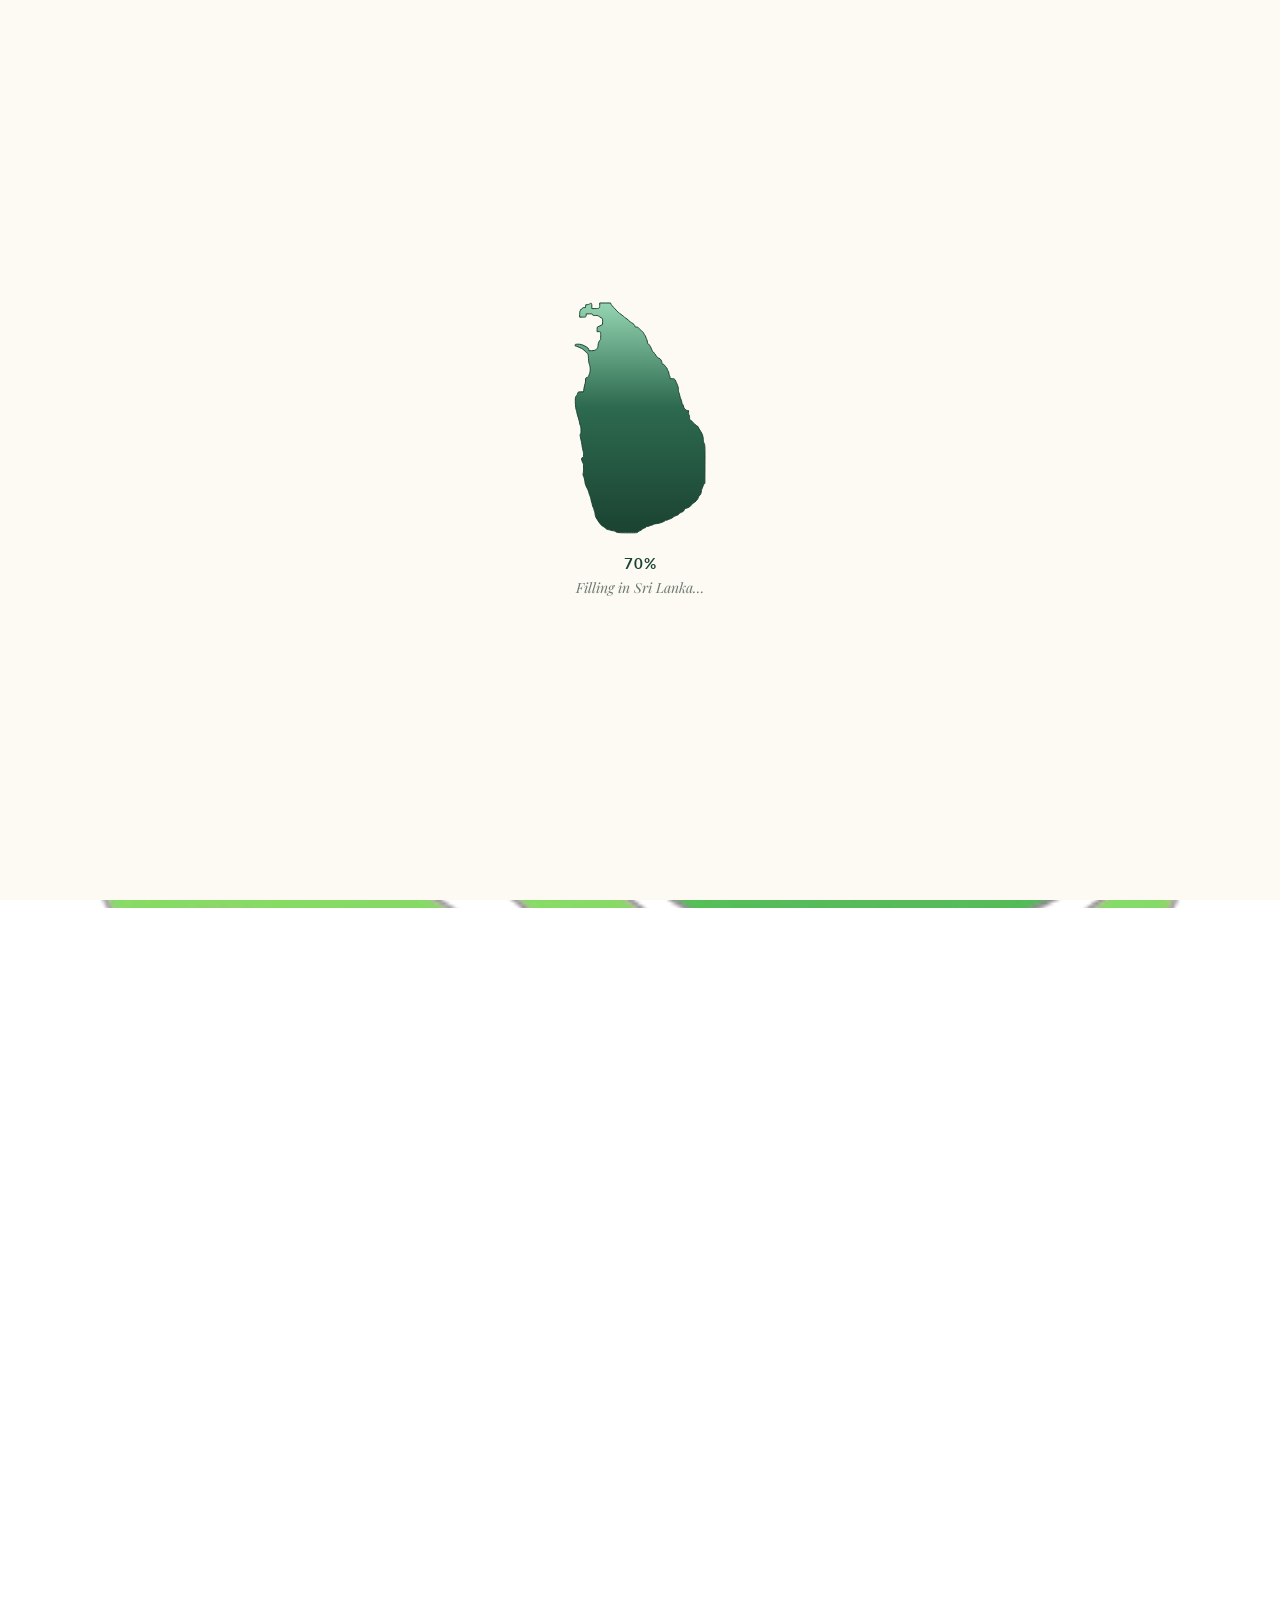
==== index.html @ 36fbd3ba "Add files via upload" ====
<!DOCTYPE html>
<html lang="en">
<head>
  <meta charset="UTF-8" />
  <meta name="viewport" content="width=device-width, initial-scale=1.0" />
  <title>About — Ceylon Wonders</title>
  <link rel="preconnect" href="https://fonts.googleapis.com" />
  <link href="https://fonts.googleapis.com/css2?family=Playfair+Display:ital,wght@0,400;0,700;1,400&family=Lato:wght@400;600;700&display=swap" rel="stylesheet" />
  <link rel="stylesheet" href="style.css" />
  <link rel="icon" type="image/png" sizes="32x32" href="images/favicon-32.png" />
<link rel="icon" type="image/png" sizes="16x16" href="images/favicon-16.png" />
<link rel="apple-touch-icon" href="images/favicon-192.png" />
  <style>
    /* ── FOUNDER HERO ── */
    .founder-section { padding: 96px 0; }
    .founder-grid { display: grid; grid-template-columns: 1fr 1.1fr; gap: 80px; align-items: center; }

    .founder-img-wrap { position: relative; }
    .founder-img {
      border-radius: var(--radius-xl);
      overflow: hidden;
      height: 700px;
      box-shadow: var(--shadow-lg);
    }
    .founder-img img { height: 100%; width: 100%; object-fit: cover; }
    .founder-badge {
      position: absolute;
      bottom: -20px; right: -20px;
      background: var(--gold);
      color: var(--green-dark);
      border-radius: var(--radius-lg);
      padding: 20px 24px;
      box-shadow: var(--shadow-lg);
      text-align: center;
    }
    .founder-badge .big { font-family: 'Playfair Display', serif; font-size: 38px; font-weight: 700; display: block; line-height: 1; }
    .founder-badge .small { font-size: 12px; font-weight: 700; letter-spacing: 0.5px; line-height: 1.4; display: block; margin-top: 4px; }

    .founder-text .section-label { color: var(--gold); }
    .founder-name {
      font-size: clamp(30px, 4vw, 46px);
      color: var(--green-dark);
      margin-bottom: 4px;
    }
    .founder-title {
      font-family: 'Lato', sans-serif;
      font-size: 14px;
      font-weight: 700;
      letter-spacing: 2px;
      text-transform: uppercase;
      color: var(--green-mid);
      margin-bottom: 28px;
      display: block;
    }
    .founder-text blockquote {
      border-left: 3px solid var(--gold);
      padding-left: 20px;
      margin: 0 0 28px;
      font-family: 'Playfair Display', serif;
      font-size: 19px;
      font-style: italic;
      color: var(--green-dark);
      line-height: 1.65;
    }
    .founder-text p { color: var(--text-muted); line-height: 1.9; margin-bottom: 16px; font-size: 15px; }

    .founder-tags { display: flex; gap: 10px; flex-wrap: wrap; margin-top: 28px; }
    .founder-tag {
      display: inline-flex;
      align-items: center;
      gap: 6px;
      background: rgba(45,106,79,0.08);
      color: var(--green-mid);
      border: 1px solid rgba(45,106,79,0.15);
      font-size: 13px;
      font-weight: 700;
      padding: 7px 14px;
      border-radius: 100px;
    }

    /* ── STORY TIMELINE ── */
    .story-section { background: var(--green-dark); padding: 88px 0; }
    .story-section .section-label { color: var(--gold); }
    .story-section .section-title { color: var(--white); }
    .story-section .section-subtitle { color: rgba(255,255,255,0.6); }

    .timeline { margin-top: 56px; position: relative; }
    .timeline::before {
      content: '';
      position: absolute;
      left: 50%; top: 0; bottom: 0;
      width: 2px;
      background: rgba(255,255,255,0.1);
      transform: translateX(-50%);
    }
    .tl-item {
      display: grid;
      grid-template-columns: 1fr 56px 1fr;
      align-items: center;
      margin-bottom: 52px;
    }
    .tl-year {
      width: 56px; height: 56px;
      background: var(--gold);
      border-radius: 50%;
      display: flex; align-items: center; justify-content: center;
      font-family: 'Lato', sans-serif;
      font-weight: 700;
      font-size: 13px;
      color: var(--green-dark);
      z-index: 2;
      justify-self: center;
      flex-shrink: 0;
    }
    .tl-text { padding: 0 32px; }
    .tl-text h4 { font-family: 'Lato', sans-serif; font-weight: 700; font-size: 16px; color: var(--white); margin-bottom: 6px; }
    .tl-text p { font-size: 14px; color: rgba(255,255,255,0.55); line-height: 1.7; }
    .tl-right { text-align: right; }
    .tl-left  { text-align: left; }
    .tl-empty { }

    /* ── VALUES ── */
    .values-section { background: var(--cream-dark); padding: 88px 0; }
    .values-grid { display: grid; grid-template-columns: repeat(3, 1fr); gap: 24px; margin-top: 52px; }
    .value-card {
      background: var(--white);
      border-radius: var(--radius-lg);
      padding: 36px 28px;
      border-top: 4px solid var(--green-mid);
      transition: var(--transition);
    }
    .value-card:hover { transform: translateY(-4px); box-shadow: var(--shadow-md); }
    .value-icon { font-size: 36px; margin-bottom: 16px; }
    .value-card h3 { font-size: 19px; color: var(--green-dark); margin-bottom: 10px; }
    .value-card p { font-size: 14px; color: var(--text-muted); line-height: 1.8; }

    /* ── PERSONAL NOTE ── */
    .personal-note { padding: 88px 0; }
    .note-inner {
      max-width: 780px;
      margin: 0 auto;
      text-align: center;
    }
    .note-avatar {
      width: 88px; height: 88px;
      border-radius: 50%;
      background: var(--green-mid);
      display: flex; align-items: center; justify-content: center;
      font-family: 'Playfair Display', serif;
      font-size: 36px;
      font-weight: 700;
      color: var(--white);
      margin: 0 auto 24px;
      border: 4px solid var(--gold);
    }
    .note-inner blockquote {
      font-family: 'Playfair Display', serif;
      font-size: clamp(18px, 2.5vw, 24px);
      font-style: italic;
      color: var(--green-dark);
      line-height: 1.7;
      margin: 0 0 24px;
    }
    .note-inner .note-sig {
      font-family: 'Lato', sans-serif;
      font-size: 14px;
      font-weight: 700;
      color: var(--text-muted);
      letter-spacing: 1px;
    }
    .note-inner .note-sig span { color: var(--green-mid); }

    /* ── LOAD SCREEN ── */
    html.loading, html.loading body { overflow: hidden; height: 100%; }
    #site-loader {
      position: fixed;
      inset: 0;
      z-index: 99999;
      background: var(--cream, #fdfaf3);
      display: flex;
      align-items: center;
      justify-content: center;
      transition: opacity 0.6s ease, visibility 0.6s ease;
    }
    #site-loader.loader-hidden {
      opacity: 0;
      visibility: hidden;
      pointer-events: none;
    }
    .loader-inner { text-align: center; }
    .loader-map { width: 130px; height: auto; display: block; margin: 0 auto 22px; overflow: visible; }
    .loader-outline {
      fill: none;
      stroke: var(--green-dark, #1b4332);
      stroke-width: 30;
      stroke-linejoin: round;
    }
    .loader-fill-group {
      transform: translateY(720px);
      transition: transform 2.2s cubic-bezier(.65,.05,.36,1);
    }
    #site-loader.loader-filled .loader-fill-group {
      transform: translateY(0);
    }
    .loader-percent {
      font-family: 'Lato', sans-serif;
      font-weight: 700;
      font-size: 15px;
      letter-spacing: 1px;
      color: var(--green-dark, #1b4332);
      margin-bottom: 6px;
    }
    .loader-label {
      font-family: 'Playfair Display', serif;
      font-style: italic;
      font-size: 14px;
      color: var(--text-muted, #6b7a70);
    }

    /* ── RESPONSIVE ── */
    @media (max-width: 900px) {
      .founder-grid { grid-template-columns: 1fr; gap: 48px; }
      .founder-img { height: 360px; }
      .founder-badge { bottom: 12px; right: 12px; }
      .values-grid { grid-template-columns: 1fr 1fr; }
      .timeline::before { left: 27px; }
      .tl-item { grid-template-columns: 56px 1fr; }
      .tl-right { display: none; }
      .tl-year { justify-self: start; }
    }
    @media (max-width: 640px) {
      .values-grid { grid-template-columns: 1fr; }
    }
  </style>
</head>
<body>

  <!-- LOAD SCREEN -->
  <div id="site-loader">
    <div class="loader-inner">
      <svg class="loader-map" viewBox="0 0 395.001624 698.285415" xmlns="http://www.w3.org/2000/svg">
        <defs>
          <linearGradient id="loaderGradient" x1="0" y1="1" x2="0" y2="0">
            <stop offset="0%" stop-color="#1b4332"/>
            <stop offset="55%" stop-color="#2d6a4f"/>
            <stop offset="100%" stop-color="#95d5b2"/>
          </linearGradient>
          <clipPath id="lkClip">
            <path transform="translate(-7.908620,707.000000) scale(0.100000,-0.100000)" d="M830 6998 c0 -91 -11 -98 -147 -98 l-93 0 0 80 c0 90 -13 101 -69 61
-15 -11 -47 -21 -72 -23 l-44 -3 -3 -42 -3 -43 -44 0 c-39 0 -45 -3 -51 -24
-4 -17 -14 -26 -32 -28 -20 -2 -28 -9 -30 -28 -2 -14 -8 -29 -13 -34 -5 -6 -9
-47 -9 -93 l0 -83 88 0 c100 0 112 7 112 62 l0 38 95 0 c87 0 95 -2 95 -19 0
-25 19 -31 99 -31 62 0 70 -3 119 -39 29 -22 61 -43 73 -46 18 -6 20 -14 17
-98 l-3 -92 -80 -40 -80 -40 -3 -67 -3 -68 33 0 c79 0 78 0 78 -126 0 -62 -4
-115 -9 -119 -31 -18 -71 -115 -71 -169 0 -107 -70 -166 -199 -166 l-81 0 0
28 c0 36 -34 68 -120 114 -85 46 -140 60 -225 56 -68 -3 -70 -4 -73 -30 -3
-23 1 -28 19 -28 12 0 45 -11 73 -24 28 -13 71 -32 96 -42 29 -11 71 -43 117
-90 39 -39 77 -74 83 -76 6 -2 14 -57 19 -143 6 -114 12 -147 29 -180 31 -56
32 -233 3 -282 -11 -17 -21 -46 -23 -64 -3 -29 -8 -35 -38 -44 -56 -16 -60
-21 -60 -87 0 -33 -6 -81 -14 -107 -17 -54 -37 -149 -43 -208 l-5 -43 -79 0
c-77 0 -79 -1 -94 -30 -8 -16 -15 -37 -15 -47 0 -9 -13 -31 -29 -48 -28 -28
-30 -35 -32 -125 -2 -110 13 -276 28 -305 6 -11 16 -49 22 -85 6 -36 24 -102
40 -145 16 -44 32 -106 36 -138 3 -32 15 -77 26 -100 26 -58 28 -267 3 -267
-13 0 -15 -7 -10 -32 4 -18 11 -56 15 -85 5 -29 14 -67 20 -85 5 -18 17 -82
25 -143 8 -60 22 -130 30 -154 9 -25 16 -76 16 -122 0 -77 0 -78 -27 -81 -43
-5 -44 -67 -4 -147 29 -57 31 -67 31 -176 0 -63 -5 -134 -12 -158 -10 -40 -9
-48 16 -103 20 -41 30 -85 36 -144 6 -75 14 -98 64 -199 31 -63 56 -125 56
-138 0 -14 13 -55 29 -92 16 -36 33 -91 37 -121 3 -30 12 -69 19 -86 7 -17 16
-51 20 -75 4 -24 15 -57 25 -74 10 -16 22 -48 25 -70 4 -22 12 -49 17 -59 6
-10 14 -50 19 -89 7 -58 17 -82 56 -144 87 -136 137 -196 181 -218 24 -12 59
-38 80 -58 25 -24 50 -38 77 -42 22 -3 58 -12 80 -20 22 -7 60 -15 83 -18 24
-3 54 -14 65 -25 31 -29 104 -35 401 -35 254 0 259 1 275 22 9 12 39 32 66 45
28 13 59 33 69 45 11 12 40 27 64 33 29 7 46 18 50 30 3 13 14 18 41 18 20 0
46 6 57 14 11 8 38 18 60 22 21 4 50 15 64 25 16 12 52 21 100 25 84 7 260 72
260 96 0 4 15 8 33 8 17 0 41 7 51 15 11 8 43 21 72 30 32 9 64 27 81 45 18
19 54 39 98 53 50 17 73 31 82 48 8 15 35 33 75 50 53 21 66 31 82 65 21 45
29 51 74 60 48 9 141 72 148 100 4 14 25 35 52 50 76 45 138 109 151 157 14
48 28 69 55 84 20 11 45 85 46 135 0 14 14 56 30 93 17 37 30 75 30 85 0 10
10 24 23 32 l22 15 3 572 c3 594 2 619 -39 676 -3 6 -9 46 -12 90 -6 98 -30
171 -82 249 -41 60 -55 85 -78 134 -7 15 -22 28 -35 30 -12 2 -22 9 -23 15 0
7 -21 26 -47 43 -25 16 -53 43 -62 59 -9 17 -33 39 -53 49 -37 20 -37 20 -37
87 0 47 -4 70 -15 79 -10 8 -15 31 -15 71 l0 59 -35 0 c-55 0 -124 88 -125
157 0 12 -9 28 -20 36 -15 10 -22 30 -27 68 -3 30 -14 68 -25 86 -10 17 -26
64 -34 104 -8 39 -21 84 -29 100 -9 16 -15 56 -15 94 0 55 -7 82 -40 160 -69
163 -71 165 -146 165 l-64 0 0 30 c0 17 -9 47 -20 67 -11 21 -20 56 -20 79 0
30 -6 46 -25 64 -15 14 -25 35 -25 51 0 15 -5 31 -10 34 -6 4 -28 30 -50 60
-27 37 -49 55 -70 60 -27 6 -30 11 -30 42 0 48 -53 133 -84 133 -29 1 -93 60
-102 94 -3 15 -13 30 -20 33 -7 2 -22 20 -33 39 -11 19 -27 34 -36 34 -8 0
-15 8 -15 18 0 10 -6 26 -14 37 -7 11 -18 36 -25 56 -18 56 -70 129 -92 129
-16 0 -19 7 -19 45 0 25 -8 62 -19 83 -10 20 -25 56 -32 80 -7 24 -23 53 -36
65 -12 12 -23 32 -23 44 0 13 -13 31 -32 45 -17 13 -60 51 -94 86 -56 56 -65
62 -103 62 -38 0 -41 2 -41 26 0 30 -44 75 -102 105 -21 11 -62 42 -90 70 -29
28 -72 62 -95 76 -24 14 -43 28 -43 33 0 4 -43 38 -95 75 -59 41 -114 90 -144
128 -27 34 -67 76 -89 94 -22 18 -50 53 -62 78 l-22 45 -164 0 -164 0 0 -72z"/>
          </clipPath>
        </defs>
        <g clip-path="url(#lkClip)">
          <g class="loader-fill-group">
            <rect x="0" y="0" width="395.001624" height="698.285415" fill="url(#loaderGradient)"/>
          </g>
        </g>
        <path class="loader-outline" transform="translate(-7.908620,707.000000) scale(0.100000,-0.100000)" d="M830 6998 c0 -91 -11 -98 -147 -98 l-93 0 0 80 c0 90 -13 101 -69 61
-15 -11 -47 -21 -72 -23 l-44 -3 -3 -42 -3 -43 -44 0 c-39 0 -45 -3 -51 -24
-4 -17 -14 -26 -32 -28 -20 -2 -28 -9 -30 -28 -2 -14 -8 -29 -13 -34 -5 -6 -9
-47 -9 -93 l0 -83 88 0 c100 0 112 7 112 62 l0 38 95 0 c87 0 95 -2 95 -19 0
-25 19 -31 99 -31 62 0 70 -3 119 -39 29 -22 61 -43 73 -46 18 -6 20 -14 17
-98 l-3 -92 -80 -40 -80 -40 -3 -67 -3 -68 33 0 c79 0 78 0 78 -126 0 -62 -4
-115 -9 -119 -31 -18 -71 -115 -71 -169 0 -107 -70 -166 -199 -166 l-81 0 0
28 c0 36 -34 68 -120 114 -85 46 -140 60 -225 56 -68 -3 -70 -4 -73 -30 -3
-23 1 -28 19 -28 12 0 45 -11 73 -24 28 -13 71 -32 96 -42 29 -11 71 -43 117
-90 39 -39 77 -74 83 -76 6 -2 14 -57 19 -143 6 -114 12 -147 29 -180 31 -56
32 -233 3 -282 -11 -17 -21 -46 -23 -64 -3 -29 -8 -35 -38 -44 -56 -16 -60
-21 -60 -87 0 -33 -6 -81 -14 -107 -17 -54 -37 -149 -43 -208 l-5 -43 -79 0
c-77 0 -79 -1 -94 -30 -8 -16 -15 -37 -15 -47 0 -9 -13 -31 -29 -48 -28 -28
-30 -35 -32 -125 -2 -110 13 -276 28 -305 6 -11 16 -49 22 -85 6 -36 24 -102
40 -145 16 -44 32 -106 36 -138 3 -32 15 -77 26 -100 26 -58 28 -267 3 -267
-13 0 -15 -7 -10 -32 4 -18 11 -56 15 -85 5 -29 14 -67 20 -85 5 -18 17 -82
25 -143 8 -60 22 -130 30 -154 9 -25 16 -76 16 -122 0 -77 0 -78 -27 -81 -43
-5 -44 -67 -4 -147 29 -57 31 -67 31 -176 0 -63 -5 -134 -12 -158 -10 -40 -9
-48 16 -103 20 -41 30 -85 36 -144 6 -75 14 -98 64 -199 31 -63 56 -125 56
-138 0 -14 13 -55 29 -92 16 -36 33 -91 37 -121 3 -30 12 -69 19 -86 7 -17 16
-51 20 -75 4 -24 15 -57 25 -74 10 -16 22 -48 25 -70 4 -22 12 -49 17 -59 6
-10 14 -50 19 -89 7 -58 17 -82 56 -144 87 -136 137 -196 181 -218 24 -12 59
-38 80 -58 25 -24 50 -38 77 -42 22 -3 58 -12 80 -20 22 -7 60 -15 83 -18 24
-3 54 -14 65 -25 31 -29 104 -35 401 -35 254 0 259 1 275 22 9 12 39 32 66 45
28 13 59 33 69 45 11 12 40 27 64 33 29 7 46 18 50 30 3 13 14 18 41 18 20 0
46 6 57 14 11 8 38 18 60 22 21 4 50 15 64 25 16 12 52 21 100 25 84 7 260 72
260 96 0 4 15 8 33 8 17 0 41 7 51 15 11 8 43 21 72 30 32 9 64 27 81 45 18
19 54 39 98 53 50 17 73 31 82 48 8 15 35 33 75 50 53 21 66 31 82 65 21 45
29 51 74 60 48 9 141 72 148 100 4 14 25 35 52 50 76 45 138 109 151 157 14
48 28 69 55 84 20 11 45 85 46 135 0 14 14 56 30 93 17 37 30 75 30 85 0 10
10 24 23 32 l22 15 3 572 c3 594 2 619 -39 676 -3 6 -9 46 -12 90 -6 98 -30
171 -82 249 -41 60 -55 85 -78 134 -7 15 -22 28 -35 30 -12 2 -22 9 -23 15 0
7 -21 26 -47 43 -25 16 -53 43 -62 59 -9 17 -33 39 -53 49 -37 20 -37 20 -37
87 0 47 -4 70 -15 79 -10 8 -15 31 -15 71 l0 59 -35 0 c-55 0 -124 88 -125
157 0 12 -9 28 -20 36 -15 10 -22 30 -27 68 -3 30 -14 68 -25 86 -10 17 -26
64 -34 104 -8 39 -21 84 -29 100 -9 16 -15 56 -15 94 0 55 -7 82 -40 160 -69
163 -71 165 -146 165 l-64 0 0 30 c0 17 -9 47 -20 67 -11 21 -20 56 -20 79 0
30 -6 46 -25 64 -15 14 -25 35 -25 51 0 15 -5 31 -10 34 -6 4 -28 30 -50 60
-27 37 -49 55 -70 60 -27 6 -30 11 -30 42 0 48 -53 133 -84 133 -29 1 -93 60
-102 94 -3 15 -13 30 -20 33 -7 2 -22 20 -33 39 -11 19 -27 34 -36 34 -8 0
-15 8 -15 18 0 10 -6 26 -14 37 -7 11 -18 36 -25 56 -18 56 -70 129 -92 129
-16 0 -19 7 -19 45 0 25 -8 62 -19 83 -10 20 -25 56 -32 80 -7 24 -23 53 -36
65 -12 12 -23 32 -23 44 0 13 -13 31 -32 45 -17 13 -60 51 -94 86 -56 56 -65
62 -103 62 -38 0 -41 2 -41 26 0 30 -44 75 -102 105 -21 11 -62 42 -90 70 -29
28 -72 62 -95 76 -24 14 -43 28 -43 33 0 4 -43 38 -95 75 -59 41 -114 90 -144
128 -27 34 -67 76 -89 94 -22 18 -50 53 -62 78 l-22 45 -164 0 -164 0 0 -72z"/>
      </svg>
      <div class="loader-percent"><span id="loader-percent-num">0</span>%</div>
      <div class="loader-label">Filling in Sri Lanka…</div>
    </div>
  </div>


  <nav class="navbar scrolled" id="navbar">
    <div class="nav-inner">
      <a href="index.html" class="nav-logo" >
       <div class="nav-logo-icon" style="background:none;border-radius:0;box-shadow:none;">
	   <img src="images/logo.png" alt="Ceylon Wonders logo" style="width:100%;height:100%;object-fit:contain;" />
       </div>
        <span class="nav-logo-text">Ceylon<span>Wonders</span></span>
      </a>
      <div class="nav-links">
        <a href="index.html">Home</a>
        <a href="destinations.html">Destinations</a>
        <a href="experiences.html">Experiences</a>
        <a href="gallery.html">Gallery</a>
        <a href="about.html" class="active">About</a>
        <a href="contact.html" class="nav-cta">Plan Trip</a>
      </div>
      <div class="nav-hamburger" id="hamburger"><span></span><span></span><span></span></div>
    </div>
    <div class="nav-mobile" id="nav-mobile">
      <a href="index.html">Home</a>
      <a href="destinations.html">Destinations</a>
      <a href="experiences.html">Experiences</a>
      <a href="gallery.html">Gallery</a>
      <a href="about.html">About</a>
      <a href="contact.html">Plan Trip</a>
    </div>
  </nav>

  <div style="height:72px;"></div>

  <!-- PAGE HERO -->
  <div class="page-hero">
    <div class="page-hero-bg" style="background-image: url('images/s2.jpg');"></div>
    <div class="page-hero-overlay"></div>
    <div class="container">
      <div class="page-hero-content">
        <h1>About Ceylon Wonders</h1>
        <p>A personal guide built to help you find the real Sri Lanka.</p>
      </div>
    </div>
  </div>

  <!-- PURPOSE -->
  <section class="founder-section">
    <div class="container">
      <div class="founder-grid">

        <div class="founder-img-wrap">
          <div class="founder-img">
            <img src="images/large-detailed-tourist-map-of-sri-lanka.jpg" alt="Sri Lanka landscape" />
          </div>
          <div class="founder-badge">
            <span class="big">12+</span>
            <span class="small">Years Exploring<br/>Sri Lanka</span>
          </div>
        </div>

        <div class="founder-text">
          <span class="section-label">✦ Why This Site Exists</span>
          <h2 class="founder-name">The Real Sri Lanka, Beyond the Postcards</h2>
          <span class="founder-title">A Personal Guide, Not a Travel Brochure</span>

          <blockquote>
            "Sri Lanka deserves more than a highlight reel — it deserves an honest, detailed guide."
          </blockquote>

          <p>Ceylon Wonders was built to fix a simple problem: most travel sites about Sri Lanka either read like recycled brochures or bury useful details under sponsored content. This site exists to give travellers something more reliable — honest, first-hand guidance to the island's destinations, experiences, and hidden corners.</p>

          <p>There's no large team behind the scenes, no paid placements, and no filler. Every destination write-up, itinerary idea, and recommendation on this site is based on genuine, first-hand experience — not repackaged press releases.</p>

          <p>The goal is simple: help you find the Sri Lanka that doesn't show up in brochures — the chai at a roadside tea shack at 5am, the elephant crossing a jungle trail, the fisherman's sunrise in Negombo. The real island, described honestly.</p>

          <div class="founder-tags">
            <span class="founder-tag">🌿 Honest Guides</span>
            <span class="founder-tag">📸 First-Hand Photos</span>
            <span class="founder-tag">🤝 Local-First</span>
            <span class="founder-tag">🚫 No Sponsored Content</span>
            <span class="founder-tag">🗺️ Practical Detail</span>
          </div>
        </div>

      </div>
    </div>
  </section>

  <!-- VALUES -->
  <section class="values-section">
    <div class="container">
      <div style="text-align:center;">
        <span class="section-label">✦ What Guides This Project</span>
        <h2 class="section-title">Core Values Behind the Site</h2>
        <p class="section-subtitle" style="margin: 0 auto;">Everything on this site reflects a consistent set of principles.</p>
      </div>
      <div class="values-grid">
        <div class="value-card">
          <div class="value-icon">🌱</div>
          <h3>Responsible Travel</h3>
          <p>Only places and experiences that respect local communities, wildlife, and the environment are featured. If it harms the island, it won't appear here.</p>
        </div>
        <div class="value-card">
          <div class="value-icon">🤝</div>
          <h3>Support Locals</h3>
          <p>Family-run guesthouses, village food stalls, and local guides are prioritised over large tourist chains — so your money stays in the community.</p>
        </div>
        <div class="value-card">
          <div class="value-icon">✨</div>
          <h3>Authenticity First</h3>
          <p>No paid placements, no sponsorships that distort recommendations. Every suggestion is somewhere that's been personally visited and genuinely recommended.</p>
        </div>
        <div class="value-card">
          <div class="value-icon">🔍</div>
          <h3>Honest & Detailed</h3>
          <p>Guides cover the real experience — the crowd at the wrong time, the slippery trail, the hidden gem around the corner. No sugar-coating.</p>
        </div>
        <div class="value-card">
          <div class="value-icon">🛡️</div>
          <h3>Traveller Safety</h3>
          <p>Practical safety tips, seasonal advice, and honest assessments of difficulty are part of every destination guide.</p>
        </div>
        <div class="value-card">
          <div class="value-icon">📖</div>
          <h3>Always Updated</h3>
          <p>Sri Lanka keeps changing. This site is regularly revisited and updated so guides stay accurate and useful.</p>
        </div>
      </div>
    </div>
  </section>

  <!-- MY STORY TIMELINE -->
  <section class="story-section">
    <div class="container">
      <div style="text-align:center;">
        <span class="section-label">✦ The Journey</span>
        <h2 class="section-title">How Ceylon Wonders Began</h2>
        <p class="section-subtitle" style="color:rgba(255,255,255,0.6); margin: 0 auto;">A timeline of how this site came together.</p>
      </div>
      <div class="timeline">

        <div class="tl-item">
          <div class="tl-text tl-right tl-empty"></div>
          <div class="tl-year">2012</div>
          <div class="tl-text tl-left">
            <h4>First Notes on the Cultural Triangle</h4>
            <p>The earliest research began with trips across Sigiriya, Polonnaruwa, and Anuradhapura — the first notes that would later shape this site's guides.</p>
          </div>
        </div>

        <div class="tl-item">
          <div class="tl-text tl-right">
            <h4>Highlands Content Takes Shape</h4>
            <p>A month spent exploring Ella, Haputale, and Knuckles produced the detailed hiking and tea-country guides now featured on the site.</p>
          </div>
          <div class="tl-year">2015</div>
          <div class="tl-text tl-left tl-empty"></div>
        </div>

        <div class="tl-item">
          <div class="tl-text tl-right tl-empty"></div>
          <div class="tl-year">2018</div>
          <div class="tl-text tl-left">
            <h4>Coverage Expands North</h4>
            <p>Research trips to Jaffna and the Mannar coast added guides to a side of Sri Lanka most visitors never see.</p>
          </div>
        </div>

        <div class="tl-item">
          <div class="tl-text tl-right">
            <h4>Ceylon Wonders Launched</h4>
            <p>Years of notes, photos, and recommendations were finally turned into this website — a practical, honest guide to Sri Lanka.</p>
          </div>
          <div class="tl-year">2021</div>
          <div class="tl-text tl-left tl-empty"></div>
        </div>

        <div class="tl-item">
          <div class="tl-text tl-right tl-empty"></div>
          <div class="tl-year">Now</div>
          <div class="tl-text tl-left">
            <h4>Still Growing</h4>
            <p>Guides are continually updated and expanded, with new destination content added as more of the island is explored.</p>
          </div>
        </div>

      </div>
    </div>
  </section>

  <!-- FOUNDER NOTE -->
  <section class="personal-note">
    <div class="container">
      <div class="note-inner">
        <div class="note-avatar">
          <img src="images/hq720.jpg" alt="Chadunika Hettiarachchi" style="width:100%;height:100%;border-radius:50%;object-fit:cover;" />
        </div>
        <blockquote>
          "Sri Lanka is small enough to feel intimate and vast enough to surprise you every single time. I've been exploring it for over a decade and I'm still not done. I hope this site helps you find your own version of this extraordinary island."
        </blockquote>
        <p class="note-sig">— <span>Chadunika Hettiarachchi</span>, Founder · Ceylon Wonders</p>
        <p style="font-size:14px; color:var(--text-muted); max-width:520px; margin:12px auto 0; line-height:1.7;">Born and raised in Sri Lanka, Chadunika has spent over a decade travelling the island and built Ceylon Wonders to share that first-hand experience with other travellers.</p>
      </div>
    </div>
  </section>

  <!-- CTA -->
  <section style="background:var(--green-mid); padding:64px 0; text-align:center;">
    <div class="container">
      <h2 style="color:var(--white); font-size:clamp(24px,3.5vw,38px); margin-bottom:12px;">Have Questions About Sri Lanka?</h2>
      <p style="color:rgba(255,255,255,0.75); font-size:17px; margin-bottom:32px;">I read every message personally and try to reply within 24 hours.</p>
      <a href="contact.html" class="btn-primary" style="background:var(--gold); color:var(--green-dark);">Get in Touch →</a>
    </div>
  </section>

  <footer>
    <div class="container">
      <div class="footer-grid">
        <div class="footer-brand">
          <span class="nav-logo-text">Ceylon<span style="color:var(--gold)">Wonders</span></span>
          <p>A personal guide to Sri Lanka, by Chadunika Hettiarachchi.</p>
          <div class="footer-social">
            <a href="#" class="fb" aria-label="Facebook">
              <svg viewBox="0 0 24 24" xmlns="http://www.w3.org/2000/svg"><path d="M24 12.073C24 5.405 18.627 0 12 0S0 5.405 0 12.073C0 18.1 4.388 23.094 10.125 24v-8.437H7.078v-3.49h3.047V9.41c0-3.025 1.792-4.697 4.533-4.697 1.312 0 2.686.236 2.686.236v2.97h-1.513c-1.491 0-1.956.93-1.956 1.886v2.268h3.328l-.532 3.49h-2.796V24C19.612 23.094 24 18.1 24 12.073z"/></svg>
            </a>
            <a href="#" class="ig" aria-label="Instagram">
              <svg viewBox="0 0 24 24" xmlns="http://www.w3.org/2000/svg"><path d="M12 2.163c3.204 0 3.584.012 4.85.07 3.252.148 4.771 1.691 4.919 4.919.058 1.265.069 1.645.069 4.849 0 3.205-.012 3.584-.069 4.849-.149 3.225-1.664 4.771-4.919 4.919-1.266.058-1.644.07-4.85.07-3.204 0-3.584-.012-4.849-.07-3.26-.149-4.771-1.699-4.919-4.92-.058-1.265-.07-1.644-.07-4.849 0-3.204.013-3.583.07-4.849.149-3.227 1.664-4.771 4.919-4.919 1.266-.057 1.645-.069 4.849-.069zM12 0C8.741 0 8.333.014 7.053.072 2.695.272.273 2.69.073 7.052.014 8.333 0 8.741 0 12c0 3.259.014 3.668.072 4.948.2 4.358 2.618 6.78 6.98 6.98C8.333 23.986 8.741 24 12 24c3.259 0 3.668-.014 4.948-.072 4.354-.2 6.782-2.618 6.979-6.98.059-1.28.073-1.689.073-4.948 0-3.259-.014-3.667-.072-4.947-.196-4.354-2.617-6.78-6.979-6.98C15.668.014 15.259 0 12 0zm0 5.838a6.162 6.162 0 100 12.324 6.162 6.162 0 000-12.324zM12 16a4 4 0 110-8 4 4 0 010 8zm6.406-11.845a1.44 1.44 0 100 2.881 1.44 1.44 0 000-2.881z"/></svg>
            </a>
            <a href="#" class="tw" aria-label="X (Twitter)">
              <svg viewBox="0 0 24 24" xmlns="http://www.w3.org/2000/svg"><path d="M18.244 2.25h3.308l-7.227 8.26 8.502 11.24H16.17l-4.714-6.231-5.401 6.231H2.746l7.73-8.835L1.254 2.25H8.08l4.713 5.894 5.45-5.894zm-1.161 17.52h1.833L7.084 4.126H5.117z"/></svg>
            </a>
            <a href="#" class="yt" aria-label="YouTube">
              <svg viewBox="0 0 24 24" xmlns="http://www.w3.org/2000/svg"><path d="M23.495 6.205a3.007 3.007 0 00-2.088-2.088c-1.87-.501-9.396-.501-9.396-.501s-7.507-.01-9.396.501A3.007 3.007 0 00.527 6.205a31.247 31.247 0 00-.522 5.805 31.247 31.247 0 00.522 5.783 3.007 3.007 0 002.088 2.088c1.868.502 9.396.502 9.396.502s7.506 0 9.396-.502a3.007 3.007 0 002.088-2.088 31.247 31.247 0 00.5-5.783 31.247 31.247 0 00-.5-5.805zM9.609 15.601V8.408l6.264 3.602z"/></svg>
            </a>
          </div>
        </div>
        <div class="footer-col"><h4>Explore</h4><ul><li><a href="destinations.html">Destinations</a></li><li><a href="experiences.html">Experiences</a></li><li><a href="gallery.html">Gallery</a></li></ul></div>
        <div class="footer-col"><h4>Site</h4><ul><li><a href="about.html">About</a></li><li><a href="contact.html">Contact</a></li></ul></div>
        <div class="footer-col"><h4>Contact</h4><ul><li><a href="#">📍 Sri Lanka</a></li><li><a href="#">✉️ hello@ceylonwonders.lk</a></li></ul></div>
      </div>
      <div class="footer-bottom">
        <span>© 2025 Ceylon Wonders · Chadunika Hettiarachchi. All rights reserved.</span>
        <span>Made with ❤️ in Sri Lanka</span>
      </div>
    </div>
  </footer>

  <script>
    document.getElementById('hamburger').addEventListener('click', function() {
      document.getElementById('nav-mobile').classList.toggle('open');
    });
  </script>

  <script>
    (function () {
      var loader = document.getElementById('site-loader');
      if (!loader) return;

      // Only show the fill animation on the very first page load per browser session.
      if (sessionStorage.getItem('cw_loaded')) {
        loader.style.display = 'none';
        return;
      }

      document.documentElement.classList.add('loading');
      var percentEl = document.getElementById('loader-percent-num');
      var duration = 2200;
      var start = null;

      function step(ts) {
        if (!start) start = ts;
        var progress = Math.min((ts - start) / duration, 1);
        percentEl.textContent = Math.floor(progress * 100);
        if (progress < 1) {
          requestAnimationFrame(step);
        } else {
          sessionStorage.setItem('cw_loaded', '1');
          setTimeout(function () {
            loader.classList.add('loader-hidden');
            document.documentElement.classList.remove('loading');
            setTimeout(function () { loader.remove(); }, 700);
          }, 250);
        }
      }

      requestAnimationFrame(function () {
        loader.classList.add('loader-filled');
        requestAnimationFrame(step);
      });
    })();
  </script>
</body>
</html>
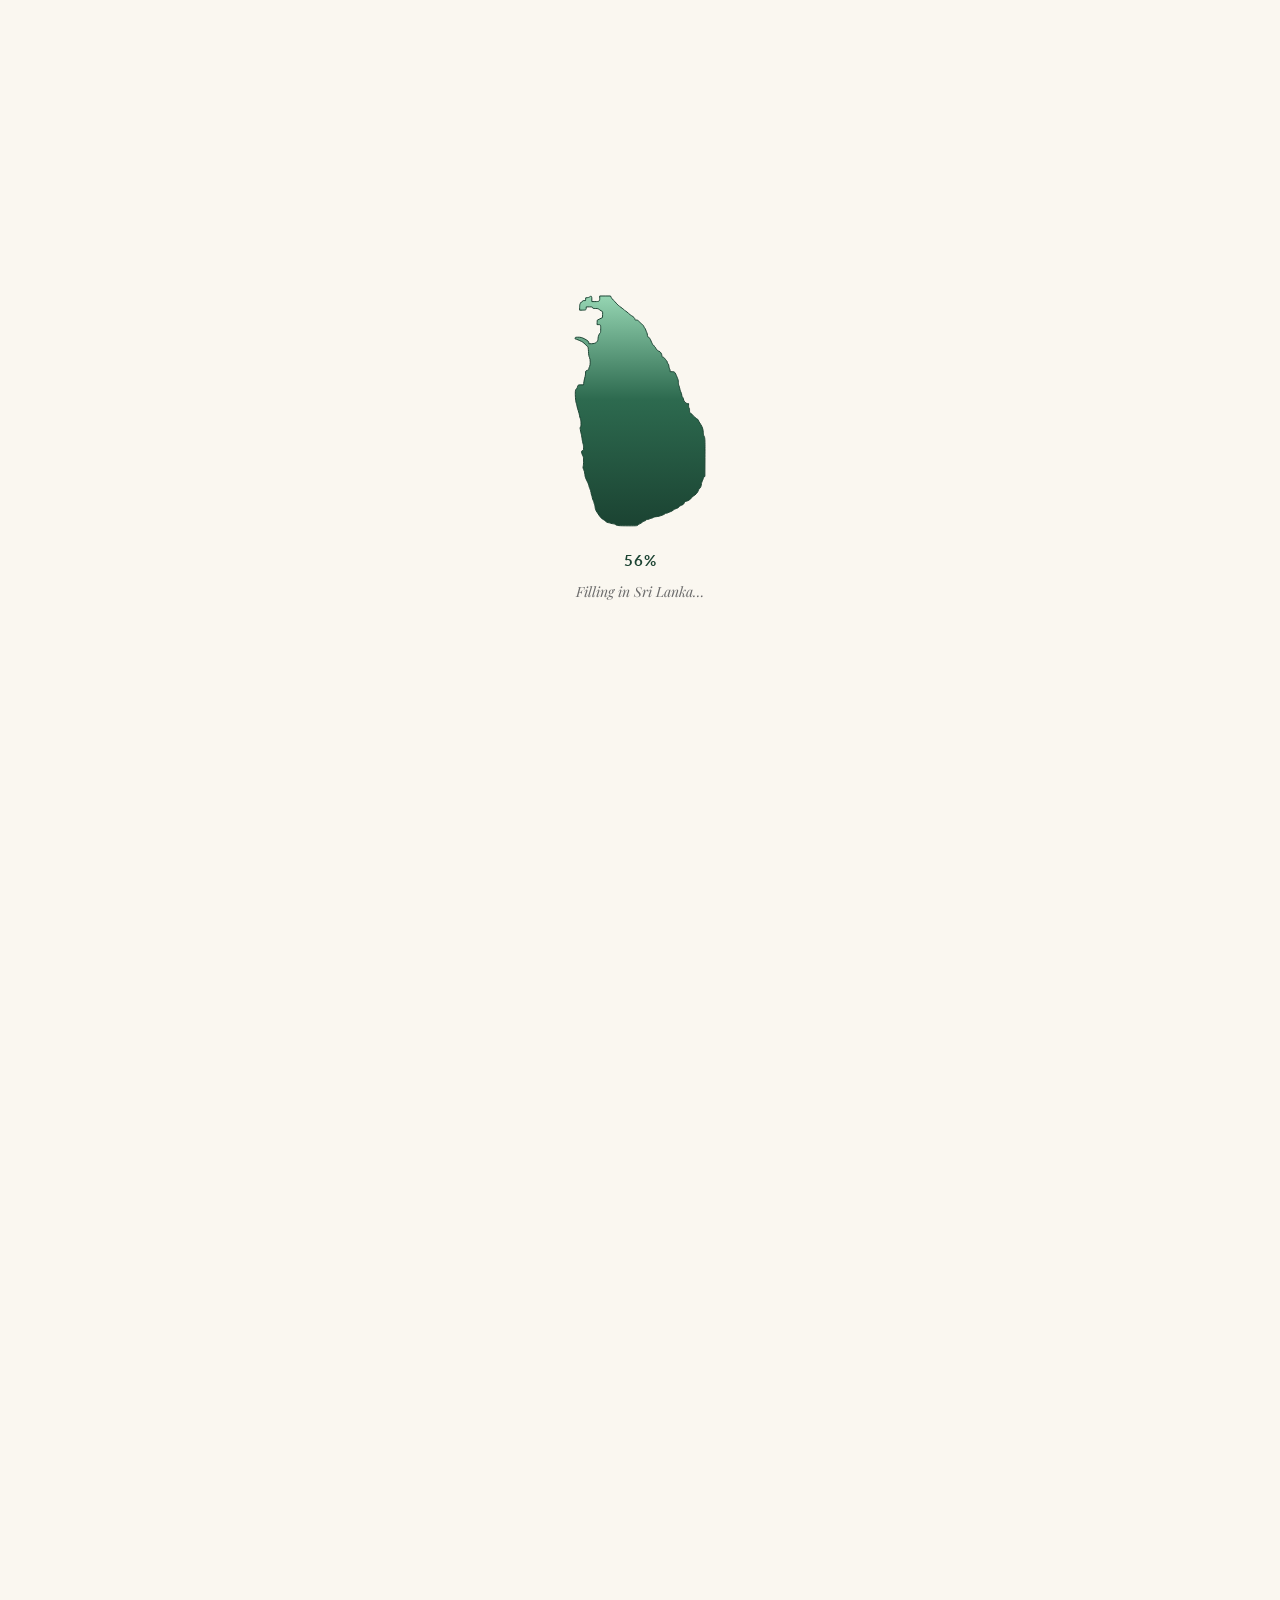
==== commit b0ac9353: "Update index.html" ====
--- a/index.html
+++ b/index.html
@@ -6,7 +6,7 @@
   <title>About — Ceylon Wonders</title>
   <link rel="preconnect" href="https://fonts.googleapis.com" />
   <link href="https://fonts.googleapis.com/css2?family=Playfair+Display:ital,wght@0,400;0,700;1,400&family=Lato:wght@400;600;700&display=swap" rel="stylesheet" />
-  <link rel="stylesheet" href="style.css" />
+  <link rel="stylesheet" href="Style.css" />
   <link rel="icon" type="image/png" sizes="32x32" href="images/favicon-32.png" />
 <link rel="icon" type="image/png" sizes="16x16" href="images/favicon-16.png" />
 <link rel="apple-touch-icon" href="images/favicon-192.png" />
@@ -641,4 +641,4 @@
     })();
   </script>
 </body>
-</html>+</html>
--- a/Style.css
+++ b/Style.css
@@ -0,0 +1,324 @@
+/* ===== RESET & BASE ===== */
+*, *::before, *::after { box-sizing: border-box; margin: 0; padding: 0; }
+
+:root {
+  --green-dark:   #1B4332;
+  --green-mid:    #2D6A4F;
+  --green-light:  #52B788;
+  --gold:         #D4A017;
+  --gold-light:   #F0C44A;
+  --cream:        #FAF7F0;
+  --cream-dark:   #F0EBE0;
+  --brown:        #6B3A2A;
+  --text-dark:    #1A1A1A;
+  --text-mid:     #3D3D3D;
+  --text-muted:   #6B6B6B;
+  --white:        #FFFFFF;
+  --shadow-sm:    0 2px 8px rgba(0,0,0,0.08);
+  --shadow-md:    0 6px 24px rgba(0,0,0,0.12);
+  --shadow-lg:    0 16px 48px rgba(0,0,0,0.16);
+  --radius-sm:    6px;
+  --radius-md:    12px;
+  --radius-lg:    20px;
+  --radius-xl:    32px;
+  --transition:   all 0.3s ease;
+}
+
+html { scroll-behavior: smooth; }
+
+body {
+  font-family: 'Lato', sans-serif;
+  color: var(--text-dark);
+  background: var(--cream);
+  line-height: 1.7;
+  font-size: 16px;
+}
+
+img { display: block; width: 100%; object-fit: cover; }
+a { text-decoration: none; color: inherit; }
+ul { list-style: none; }
+
+h1, h2, h3, h4 {
+  font-family: 'Playfair Display', serif;
+  line-height: 1.2;
+}
+
+/* ===== UTILITY ===== */
+.container {
+  max-width: 1180px;
+  margin: 0 auto;
+  padding: 0 24px;
+}
+
+.section-label {
+  font-family: 'Lato', sans-serif;
+  font-size: 12px;
+  font-weight: 700;
+  letter-spacing: 3px;
+  text-transform: uppercase;
+  color: var(--gold);
+  display: block;
+  margin-bottom: 12px;
+}
+
+.section-title {
+  font-size: clamp(28px, 4vw, 44px);
+  color: var(--green-dark);
+  margin-bottom: 16px;
+}
+
+.section-subtitle {
+  font-size: 17px;
+  color: var(--text-muted);
+  max-width: 560px;
+  line-height: 1.8;
+}
+
+.btn-primary {
+  display: inline-flex;
+  align-items: center;
+  gap: 8px;
+  background: var(--green-mid);
+  color: var(--white);
+  padding: 14px 32px;
+  border-radius: var(--radius-xl);
+  font-weight: 700;
+  font-size: 15px;
+  letter-spacing: 0.5px;
+  transition: var(--transition);
+  border: none;
+  cursor: pointer;
+}
+.btn-primary:hover { background: var(--green-dark); transform: translateY(-2px); box-shadow: var(--shadow-md); }
+
+.btn-outline {
+  display: inline-flex;
+  align-items: center;
+  gap: 8px;
+  background: transparent;
+  color: var(--green-mid);
+  padding: 13px 32px;
+  border-radius: var(--radius-xl);
+  font-weight: 700;
+  font-size: 15px;
+  border: 2px solid var(--green-mid);
+  transition: var(--transition);
+  cursor: pointer;
+}
+.btn-outline:hover { background: var(--green-mid); color: var(--white); transform: translateY(-2px); }
+
+/* ===== NAVBAR ===== */
+.navbar {
+  position: fixed;
+  top: 0; left: 0; right: 0;
+  z-index: 1000;
+  padding: 0 24px;
+  transition: var(--transition);
+}
+.navbar.scrolled {
+  background: rgba(255,255,255,0.97);
+  box-shadow: var(--shadow-sm);
+  backdrop-filter: blur(12px);
+}
+.nav-inner {
+  max-width: 1180px;
+  margin: 0 auto;
+  display: flex;
+  align-items: center;
+  justify-content: space-between;
+  height: 72px;
+}
+.nav-logo {
+  display: flex;
+  align-items: center;
+  gap: 10px;
+}
+.nav-logo-icon {
+  width: 40px; height: 40px;
+  background: var(--green-mid);
+  border-radius: var(--radius-sm);
+  display: flex; align-items: center; justify-content: center;
+  font-size: 20px;
+}
+.nav-logo-text {
+  font-family: 'Playfair Display', serif;
+  font-size: 20px;
+  color: var(--green-dark);
+}
+.nav-logo-text span { color: var(--gold); }
+
+.nav-links {
+  display: flex;
+  align-items: center;
+  gap: 4px;
+}
+.nav-links a {
+  padding: 8px 16px;
+  border-radius: var(--radius-md);
+  font-size: 14px;
+  font-weight: 600;
+  color: var(--text-mid);
+  transition: var(--transition);
+}
+.nav-links a:hover,
+.nav-links a.active { color: var(--green-mid); background: rgba(45,106,79,0.08); }
+
+.nav-cta {
+  background: var(--green-mid);
+  color: var(--white) !important;
+  padding: 9px 20px !important;
+  border-radius: var(--radius-xl) !important;
+}
+.nav-cta:hover { background: var(--green-dark) !important; color: var(--white) !important; }
+
+.nav-hamburger {
+  display: none;
+  flex-direction: column;
+  gap: 5px;
+  cursor: pointer;
+  padding: 8px;
+}
+.nav-hamburger span {
+  display: block;
+  width: 24px; height: 2px;
+  background: var(--green-dark);
+  border-radius: 2px;
+  transition: var(--transition);
+}
+.nav-mobile {
+  display: none;
+  flex-direction: column;
+  background: var(--white);
+  padding: 16px 24px 24px;
+  box-shadow: var(--shadow-md);
+  gap: 4px;
+}
+.nav-mobile a {
+  display: block;
+  padding: 10px 12px;
+  border-radius: var(--radius-sm);
+  font-size: 15px;
+  font-weight: 600;
+  color: var(--text-mid);
+  transition: var(--transition);
+}
+.nav-mobile a:hover { color: var(--green-mid); background: rgba(45,106,79,0.06); }
+.nav-mobile.open { display: flex; }
+
+/* ===== FOOTER ===== */
+footer {
+  background: var(--green-dark);
+  color: rgba(255,255,255,0.85);
+  padding: 64px 0 0;
+}
+.footer-grid {
+  display: grid;
+  grid-template-columns: 2fr 1fr 1fr 1fr;
+  gap: 48px;
+  margin-bottom: 48px;
+}
+.footer-brand .nav-logo-text { color: var(--white); font-size: 22px; margin-bottom: 12px; display: block; }
+.footer-brand p { font-size: 14px; line-height: 1.8; color: rgba(255,255,255,0.65); margin-bottom: 20px; }
+.footer-social { display: flex; gap: 10px; }
+.footer-social a {
+  width: 40px; height: 40px;
+  border-radius: 50%;
+  border: 1px solid rgba(255,255,255,0.18);
+  background: rgba(255,255,255,0.06);
+  display: flex; align-items: center; justify-content: center;
+  transition: var(--transition);
+  flex-shrink: 0;
+}
+.footer-social a svg {
+  width: 18px; height: 18px;
+  fill: rgba(255,255,255,0.75);
+  transition: var(--transition);
+}
+.footer-social a:hover svg { fill: var(--white); }
+.footer-social a.fb:hover  { background: #1877F2; border-color: #1877F2; }
+.footer-social a.ig:hover  { background: radial-gradient(circle at 30% 107%, #fdf497 0%, #fdf497 5%, #fd5949 45%, #d6249f 60%, #285AEB 90%); border-color: #d6249f; }
+.footer-social a.tw:hover  { background: #000000; border-color: #000000; }
+.footer-social a.yt:hover  { background: #FF0000; border-color: #FF0000; }
+.footer-col h4 { font-family: 'Lato', sans-serif; font-size: 13px; font-weight: 700; letter-spacing: 2px; text-transform: uppercase; color: var(--gold); margin-bottom: 20px; }
+.footer-col ul li { margin-bottom: 10px; }
+.footer-col ul li a { font-size: 14px; color: rgba(255,255,255,0.65); transition: var(--transition); }
+.footer-col ul li a:hover { color: var(--white); }
+.footer-bottom {
+  border-top: 1px solid rgba(255,255,255,0.1);
+  padding: 20px 0;
+  display: flex;
+  align-items: center;
+  justify-content: space-between;
+  font-size: 13px;
+  color: rgba(255,255,255,0.45);
+}
+
+/* ===== PAGE HERO (inner pages) ===== */
+.page-hero {
+  height: 380px;
+  position: relative;
+  display: flex;
+  align-items: flex-end;
+  overflow: hidden;
+}
+.page-hero-bg {
+  position: absolute;
+  inset: 0;
+  background-size: cover;
+  background-position: center;
+}
+.page-hero-overlay {
+  position: absolute;
+  inset: 0;
+  background: linear-gradient(to top, rgba(27,67,50,0.85) 0%, rgba(27,67,50,0.3) 100%);
+}
+.page-hero-content {
+  position: relative;
+  z-index: 2;
+  padding: 48px 24px;
+  max-width: 1180px;
+  margin: 0 auto;
+  width: 100%;
+}
+.page-hero-content h1 { font-size: clamp(32px, 5vw, 56px); color: var(--white); margin-bottom: 8px; }
+.page-hero-content p { font-size: 17px; color: rgba(255,255,255,0.8); }
+
+/* ===== CARDS ===== */
+.card {
+  background: var(--white);
+  border-radius: var(--radius-lg);
+  overflow: hidden;
+  box-shadow: var(--shadow-sm);
+  transition: var(--transition);
+}
+.card:hover { transform: translateY(-6px); box-shadow: var(--shadow-lg); }
+.card-img { height: 220px; }
+.card-body { padding: 24px; }
+.card-tag {
+  display: inline-block;
+  background: rgba(45,106,79,0.1);
+  color: var(--green-mid);
+  font-size: 11px;
+  font-weight: 700;
+  letter-spacing: 1.5px;
+  text-transform: uppercase;
+  padding: 4px 10px;
+  border-radius: var(--radius-sm);
+  margin-bottom: 10px;
+}
+.card-body h3 { font-size: 20px; color: var(--green-dark); margin-bottom: 8px; }
+.card-body p { font-size: 14px; color: var(--text-muted); line-height: 1.7; margin-bottom: 16px; }
+.card-meta { display: flex; align-items: center; gap: 16px; font-size: 13px; color: var(--text-muted); }
+.card-meta span { display: flex; align-items: center; gap: 4px; }
+
+/* ===== RESPONSIVE ===== */
+@media (max-width: 900px) {
+  .footer-grid { grid-template-columns: 1fr 1fr; gap: 32px; }
+}
+@media (max-width: 640px) {
+  .nav-links { display: none; }
+  .nav-hamburger { display: flex; }
+  .footer-grid { grid-template-columns: 1fr; gap: 28px; }
+  .footer-bottom { flex-direction: column; gap: 8px; text-align: center; }
+  .page-hero { height: 280px; }
+}
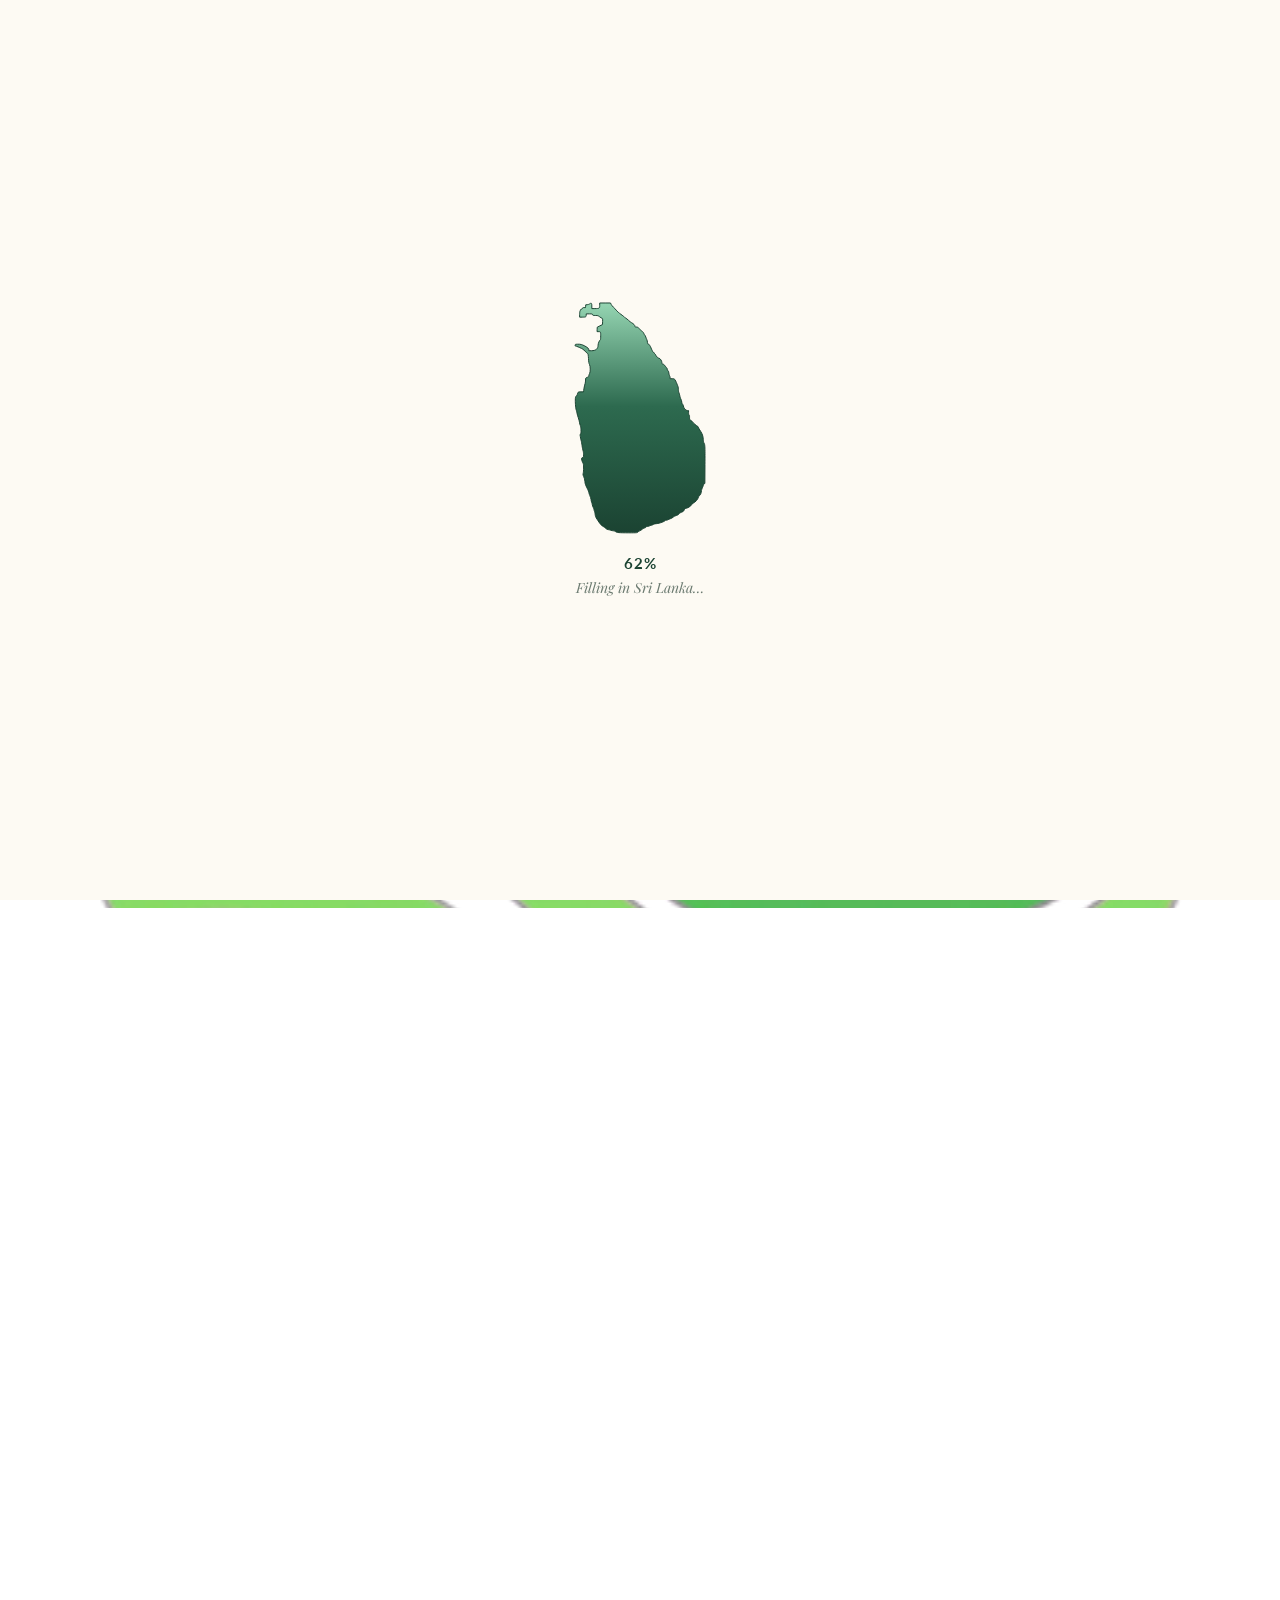
==== commit aac191a2: "Update index.html" ====
--- a/index.html
+++ b/index.html
@@ -3,174 +3,280 @@
 <head>
   <meta charset="UTF-8" />
   <meta name="viewport" content="width=device-width, initial-scale=1.0" />
-  <title>About — Ceylon Wonders</title>
+  <title>Ceylon Wonders — Travel Sri Lanka</title>
   <link rel="preconnect" href="https://fonts.googleapis.com" />
   <link href="https://fonts.googleapis.com/css2?family=Playfair+Display:ital,wght@0,400;0,700;1,400&family=Lato:wght@400;600;700&display=swap" rel="stylesheet" />
-  <link rel="stylesheet" href="Style.css" />
+  <link rel="stylesheet" href="style.css" />
   <link rel="icon" type="image/png" sizes="32x32" href="images/favicon-32.png" />
-<link rel="icon" type="image/png" sizes="16x16" href="images/favicon-16.png" />
-<link rel="apple-touch-icon" href="images/favicon-192.png" />
+  <link rel="icon" type="image/png" sizes="16x16" href="images/favicon-16.png" />
+  <link rel="apple-touch-icon" href="images/favicon-192.png" />
   <style>
-    /* ── FOUNDER HERO ── */
-    .founder-section { padding: 96px 0; }
-    .founder-grid { display: grid; grid-template-columns: 1fr 1.1fr; gap: 80px; align-items: center; }
-
-    .founder-img-wrap { position: relative; }
-    .founder-img {
-      border-radius: var(--radius-xl);
+    /* ===== HERO ===== */
+    .hero {
+      min-height: 100vh;
+      position: relative;
+      display: flex;
+      align-items: center;
       overflow: hidden;
-      height: 700px;
-      box-shadow: var(--shadow-lg);
-    }
-    .founder-img img { height: 100%; width: 100%; object-fit: cover; }
-    .founder-badge {
+    }
+    .hero-bg {
       position: absolute;
-      bottom: -20px; right: -20px;
+      inset: 0;
+      background: url('images/wp6828550.jpg') center/cover no-repeat;
+    }
+    .hero-overlay {
+      position: absolute;
+      inset: 0;
+      background: linear-gradient(135deg, rgba(27,67,50,0.88) 0%, rgba(27,67,50,0.4) 60%, transparent 100%);
+    }
+    .hero-content {
+      position: relative;
+      z-index: 2;
+      max-width: 680px;
+    }
+    .hero-eyebrow {
+      display: inline-flex;
+      align-items: center;
+      gap: 10px;
+      background: rgba(212,160,23,0.2);
+      border: 1px solid rgba(212,160,23,0.4);
+      border-radius: 100px;
+      padding: 6px 16px;
+      margin-bottom: 28px;
+    }
+    .hero-eyebrow span { font-size: 12px; font-weight: 700; letter-spacing: 2px; text-transform: uppercase; color: var(--gold-light); }
+    .hero-title {
+      font-size: clamp(40px, 6vw, 76px);
+      color: var(--white);
+      line-height: 1.05;
+      margin-bottom: 24px;
+    }
+    .hero-title em { color: var(--gold-light); font-style: italic; }
+    .hero-desc { font-size: 18px; color: rgba(255,255,255,0.82); line-height: 1.8; margin-bottom: 40px; max-width: 520px; }
+    .hero-actions { display: flex; gap: 16px; flex-wrap: wrap; }
+    .hero-actions .btn-primary { background: var(--gold); color: var(--green-dark); }
+    .hero-actions .btn-primary:hover { background: var(--gold-light); }
+    .hero-actions .btn-outline { border-color: rgba(255,255,255,0.6); color: var(--white); }
+    .hero-actions .btn-outline:hover { background: rgba(255,255,255,0.15); color: var(--white); }
+    .hero-stats {
+      position: absolute;
+      bottom: 48px; right: 0;
+      z-index: 2;
+      display: flex;
+      gap: 1px;
+    }
+    .stat-card {
+      background: rgba(255,255,255,0.12);
+      backdrop-filter: blur(12px);
+      border: 1px solid rgba(255,255,255,0.2);
+      padding: 20px 28px;
+      text-align: center;
+    }
+    .stat-card:first-child { border-radius: 12px 0 0 12px; }
+    .stat-card:last-child { border-radius: 0 12px 12px 0; }
+    .stat-num { font-family: 'Playfair Display', serif; font-size: 32px; color: var(--white); display: block; }
+    .stat-lbl { font-size: 12px; color: rgba(255,255,255,0.65); letter-spacing: 1px; }
+    .hero-scroll {
+      position: absolute;
+      bottom: 48px; left: 50%;
+      transform: translateX(-50%);
+      z-index: 2;
+      display: flex;
+      flex-direction: column;
+      align-items: center;
+      gap: 8px;
+      color: rgba(255,255,255,0.5);
+      font-size: 11px;
+      letter-spacing: 2px;
+      text-transform: uppercase;
+      animation: bounce 2s ease-in-out infinite;
+    }
+    .hero-scroll::after {
+      content: '';
+      display: block;
+      width: 1px;
+      height: 40px;
+      background: rgba(255,255,255,0.3);
+    }
+    @keyframes bounce { 0%,100%{transform:translateX(-50%) translateY(0)} 50%{transform:translateX(-50%) translateY(6px)} }
+
+    /* ===== INTRO STRIP ===== */
+    .intro-strip {
+      background: var(--green-dark);
+      padding: 20px 0;
+    }
+    .intro-strip-inner {
+      display: flex;
+      align-items: center;
+      justify-content: space-around;
+      gap: 24px;
+      flex-wrap: wrap;
+    }
+    .intro-pill {
+      display: flex;
+      align-items: center;
+      gap: 10px;
+      color: rgba(255,255,255,0.8);
+      font-size: 14px;
+      font-weight: 600;
+    }
+    .intro-pill-icon {
+      width: 32px; height: 32px;
+      background: rgba(255,255,255,0.1);
+      border-radius: 50%;
+      display: flex; align-items: center; justify-content: center;
+      font-size: 16px;
+    }
+
+    /* ===== DESTINATIONS TEASER ===== */
+    .destinations-teaser { padding: 96px 0 80px; }
+    .section-head { margin-bottom: 56px; }
+    .destinations-grid {
+      display: grid;
+      grid-template-columns: repeat(3, 1fr);
+      gap: 28px;
+    }
+    .dest-card-featured {
+      grid-column: span 2;
+    }
+    .dest-card {
+      border-radius: var(--radius-lg);
+      overflow: hidden;
+      position: relative;
+      cursor: pointer;
+    }
+    .dest-card img { height: 100%; min-height: 300px; transition: transform 0.5s ease; }
+    .dest-card:hover img { transform: scale(1.06); }
+    .dest-card-overlay {
+      position: absolute;
+      inset: 0;
+      background: linear-gradient(to top, rgba(27,67,50,0.85) 0%, transparent 55%);
+      display: flex;
+      flex-direction: column;
+      justify-content: flex-end;
+      padding: 28px;
+    }
+    .dest-card-tag {
+      display: inline-block;
       background: var(--gold);
       color: var(--green-dark);
-      border-radius: var(--radius-lg);
+      font-size: 10px;
+      font-weight: 700;
+      letter-spacing: 1.5px;
+      text-transform: uppercase;
+      padding: 4px 10px;
+      border-radius: 100px;
+      margin-bottom: 8px;
+      align-self: flex-start;
+    }
+    .dest-card-overlay h3 { color: var(--white); font-size: 26px; margin-bottom: 4px; }
+    .dest-card-featured .dest-card-overlay h3 { font-size: 36px; }
+    .dest-card-overlay p { color: rgba(255,255,255,0.75); font-size: 14px; }
+    .dest-more { text-align: center; margin-top: 48px; }
+
+    /* ===== WHY US ===== */
+    .why-us { background: var(--green-dark); padding: 96px 0; position: relative; overflow: hidden; }
+    .why-us::before {
+      content: '';
+      position: absolute;
+      top: -60px; right: -60px;
+      width: 400px; height: 400px;
+      border-radius: 50%;
+      border: 1px solid rgba(255,255,255,0.05);
+    }
+    .why-us::after {
+      content: '';
+      position: absolute;
+      bottom: -80px; left: -40px;
+      width: 300px; height: 300px;
+      border-radius: 50%;
+      border: 1px solid rgba(255,255,255,0.04);
+    }
+    .why-grid { display: grid; grid-template-columns: 1fr 1fr; gap: 80px; align-items: center; }
+    .why-text .section-label { color: var(--gold); }
+    .why-text .section-title { color: var(--white); }
+    .why-text .section-subtitle { color: rgba(255,255,255,0.65); }
+    .why-items { margin-top: 40px; display: flex; flex-direction: column; gap: 24px; }
+    .why-item { display: flex; gap: 16px; align-items: flex-start; }
+    .why-item-icon {
+      width: 48px; height: 48px;
+      background: rgba(212,160,23,0.15);
+      border: 1px solid rgba(212,160,23,0.25);
+      border-radius: var(--radius-md);
+      display: flex; align-items: center; justify-content: center;
+      font-size: 22px;
+      flex-shrink: 0;
+    }
+    .why-item-text h4 { font-family: 'Lato', sans-serif; font-size: 16px; font-weight: 700; color: var(--white); margin-bottom: 4px; }
+    .why-item-text p { font-size: 14px; color: rgba(255,255,255,0.55); line-height: 1.7; }
+    .why-img-block { position: relative; }
+    .why-img-main { border-radius: var(--radius-lg); height: 480px; overflow: hidden; }
+    .why-img-badge {
+      position: absolute;
+      bottom: -24px; left: -24px;
+      background: var(--gold);
+      color: var(--green-dark);
+      border-radius: var(--radius-md);
       padding: 20px 24px;
       box-shadow: var(--shadow-lg);
-      text-align: center;
-    }
-    .founder-badge .big { font-family: 'Playfair Display', serif; font-size: 38px; font-weight: 700; display: block; line-height: 1; }
-    .founder-badge .small { font-size: 12px; font-weight: 700; letter-spacing: 0.5px; line-height: 1.4; display: block; margin-top: 4px; }
-
-    .founder-text .section-label { color: var(--gold); }
-    .founder-name {
-      font-size: clamp(30px, 4vw, 46px);
-      color: var(--green-dark);
-      margin-bottom: 4px;
-    }
-    .founder-title {
-      font-family: 'Lato', sans-serif;
-      font-size: 14px;
-      font-weight: 700;
-      letter-spacing: 2px;
-      text-transform: uppercase;
-      color: var(--green-mid);
-      margin-bottom: 28px;
-      display: block;
-    }
-    .founder-text blockquote {
-      border-left: 3px solid var(--gold);
-      padding-left: 20px;
-      margin: 0 0 28px;
-      font-family: 'Playfair Display', serif;
-      font-size: 19px;
-      font-style: italic;
-      color: var(--green-dark);
-      line-height: 1.65;
-    }
-    .founder-text p { color: var(--text-muted); line-height: 1.9; margin-bottom: 16px; font-size: 15px; }
-
-    .founder-tags { display: flex; gap: 10px; flex-wrap: wrap; margin-top: 28px; }
-    .founder-tag {
-      display: inline-flex;
-      align-items: center;
-      gap: 6px;
-      background: rgba(45,106,79,0.08);
-      color: var(--green-mid);
-      border: 1px solid rgba(45,106,79,0.15);
-      font-size: 13px;
-      font-weight: 700;
-      padding: 7px 14px;
-      border-radius: 100px;
-    }
-
-    /* ── STORY TIMELINE ── */
-    .story-section { background: var(--green-dark); padding: 88px 0; }
-    .story-section .section-label { color: var(--gold); }
-    .story-section .section-title { color: var(--white); }
-    .story-section .section-subtitle { color: rgba(255,255,255,0.6); }
-
-    .timeline { margin-top: 56px; position: relative; }
-    .timeline::before {
-      content: '';
-      position: absolute;
-      left: 50%; top: 0; bottom: 0;
-      width: 2px;
-      background: rgba(255,255,255,0.1);
-      transform: translateX(-50%);
-    }
-    .tl-item {
+    }
+    .why-img-badge .big { font-family: 'Playfair Display', serif; font-size: 42px; font-weight: 700; display: block; }
+    .why-img-badge .small { font-size: 13px; font-weight: 700; }
+
+    /* ===== EXPERIENCES TEASER ===== */
+    .experiences { padding: 96px 0; }
+    .exp-grid {
       display: grid;
-      grid-template-columns: 1fr 56px 1fr;
-      align-items: center;
-      margin-bottom: 52px;
-    }
-    .tl-year {
-      width: 56px; height: 56px;
-      background: var(--gold);
-      border-radius: 50%;
-      display: flex; align-items: center; justify-content: center;
-      font-family: 'Lato', sans-serif;
-      font-weight: 700;
-      font-size: 13px;
-      color: var(--green-dark);
-      z-index: 2;
-      justify-self: center;
-      flex-shrink: 0;
-    }
-    .tl-text { padding: 0 32px; }
-    .tl-text h4 { font-family: 'Lato', sans-serif; font-weight: 700; font-size: 16px; color: var(--white); margin-bottom: 6px; }
-    .tl-text p { font-size: 14px; color: rgba(255,255,255,0.55); line-height: 1.7; }
-    .tl-right { text-align: right; }
-    .tl-left  { text-align: left; }
-    .tl-empty { }
-
-    /* ── VALUES ── */
-    .values-section { background: var(--cream-dark); padding: 88px 0; }
-    .values-grid { display: grid; grid-template-columns: repeat(3, 1fr); gap: 24px; margin-top: 52px; }
-    .value-card {
+      grid-template-columns: repeat(4, 1fr);
+      gap: 20px;
+      margin-top: 52px;
+    }
+    .exp-card {
       background: var(--white);
       border-radius: var(--radius-lg);
-      padding: 36px 28px;
-      border-top: 4px solid var(--green-mid);
+      padding: 32px 24px;
+      text-align: center;
+      box-shadow: var(--shadow-sm);
       transition: var(--transition);
-    }
-    .value-card:hover { transform: translateY(-4px); box-shadow: var(--shadow-md); }
-    .value-icon { font-size: 36px; margin-bottom: 16px; }
-    .value-card h3 { font-size: 19px; color: var(--green-dark); margin-bottom: 10px; }
-    .value-card p { font-size: 14px; color: var(--text-muted); line-height: 1.8; }
-
-    /* ── PERSONAL NOTE ── */
-    .personal-note { padding: 88px 0; }
-    .note-inner {
-      max-width: 780px;
-      margin: 0 auto;
-      text-align: center;
-    }
-    .note-avatar {
-      width: 88px; height: 88px;
+      cursor: pointer;
+    }
+    .exp-card:hover { transform: translateY(-8px); box-shadow: var(--shadow-lg); }
+    .exp-icon { font-size: 40px; margin-bottom: 16px; }
+    .exp-card h3 { font-size: 18px; color: var(--green-dark); margin-bottom: 8px; }
+    .exp-card p { font-size: 13px; color: var(--text-muted); line-height: 1.7; }
+    .exp-card-link { display: inline-block; margin-top: 16px; font-size: 13px; font-weight: 700; color: var(--green-mid); }
+
+    /* ===== TESTIMONIALS ===== */
+    .testimonials { background: var(--cream-dark); padding: 80px 0; }
+    .testi-grid { display: grid; grid-template-columns: repeat(3, 1fr); gap: 24px; margin-top: 48px; }
+    .testi-card { background: var(--white); border-radius: var(--radius-lg); padding: 32px; box-shadow: var(--shadow-sm); }
+    .testi-stars { color: var(--gold); font-size: 16px; margin-bottom: 16px; letter-spacing: 2px; }
+    .testi-text { font-size: 15px; color: var(--text-mid); line-height: 1.8; font-style: italic; margin-bottom: 24px; }
+    .testi-author { display: flex; align-items: center; gap: 12px; }
+    .testi-avatar {
+      width: 44px; height: 44px;
       border-radius: 50%;
       background: var(--green-mid);
       display: flex; align-items: center; justify-content: center;
-      font-family: 'Playfair Display', serif;
-      font-size: 36px;
+      color: var(--white);
       font-weight: 700;
-      color: var(--white);
-      margin: 0 auto 24px;
-      border: 4px solid var(--gold);
-    }
-    .note-inner blockquote {
-      font-family: 'Playfair Display', serif;
-      font-size: clamp(18px, 2.5vw, 24px);
-      font-style: italic;
-      color: var(--green-dark);
-      line-height: 1.7;
-      margin: 0 0 24px;
-    }
-    .note-inner .note-sig {
-      font-family: 'Lato', sans-serif;
-      font-size: 14px;
-      font-weight: 700;
-      color: var(--text-muted);
-      letter-spacing: 1px;
-    }
-    .note-inner .note-sig span { color: var(--green-mid); }
-
-    /* ── LOAD SCREEN ── */
+      font-size: 16px;
+    }
+    .testi-author-name { font-weight: 700; font-size: 15px; color: var(--green-dark); }
+    .testi-author-loc { font-size: 12px; color: var(--text-muted); }
+
+    /* ===== CTA BANNER ===== */
+    .cta-banner {
+      padding: 80px 0;
+      background: var(--green-mid);
+      text-align: center;
+    }
+    .cta-banner h2 { font-size: clamp(28px, 4vw, 44px); color: var(--white); margin-bottom: 16px; }
+    .cta-banner p { font-size: 17px; color: rgba(255,255,255,0.75); margin-bottom: 36px; }
+    .cta-banner .btn-primary { background: var(--gold); color: var(--green-dark); font-size: 16px; padding: 16px 40px; }
+    .cta-banner .btn-primary:hover { background: var(--gold-light); }
+
+    /* ===== LOAD SCREEN ===== */
     html.loading, html.loading body { overflow: hidden; height: 100%; }
     #site-loader {
       position: fixed;
@@ -217,19 +323,21 @@
       color: var(--text-muted, #6b7a70);
     }
 
-    /* ── RESPONSIVE ── */
+    /* ===== RESPONSIVE ===== */
     @media (max-width: 900px) {
-      .founder-grid { grid-template-columns: 1fr; gap: 48px; }
-      .founder-img { height: 360px; }
-      .founder-badge { bottom: 12px; right: 12px; }
-      .values-grid { grid-template-columns: 1fr 1fr; }
-      .timeline::before { left: 27px; }
-      .tl-item { grid-template-columns: 56px 1fr; }
-      .tl-right { display: none; }
-      .tl-year { justify-self: start; }
+      .destinations-grid { grid-template-columns: 1fr 1fr; }
+      .dest-card-featured { grid-column: span 2; }
+      .why-grid { grid-template-columns: 1fr; gap: 48px; }
+      .why-img-block { display: none; }
+      .exp-grid { grid-template-columns: repeat(2, 1fr); }
+      .testi-grid { grid-template-columns: 1fr; }
     }
     @media (max-width: 640px) {
-      .values-grid { grid-template-columns: 1fr; }
+      .destinations-grid { grid-template-columns: 1fr; }
+      .dest-card-featured { grid-column: span 1; }
+      .hero-stats { display: none; }
+      .exp-grid { grid-template-columns: 1fr 1fr; }
+      .intro-strip-inner { gap: 16px; }
     }
   </style>
 </head>
@@ -351,24 +459,26 @@
     </div>
   </div>
 
-
-  <nav class="navbar scrolled" id="navbar">
+  <!-- NAVBAR -->
+  <nav class="navbar" id="navbar">
     <div class="nav-inner">
-      <a href="index.html" class="nav-logo" >
-       <div class="nav-logo-icon" style="background:none;border-radius:0;box-shadow:none;">
+      <a href="index.html" class="nav-logo">
+        <div class="nav-logo-icon" style="background:none;border-radius:0;box-shadow:none;">
 	   <img src="images/logo.png" alt="Ceylon Wonders logo" style="width:100%;height:100%;object-fit:contain;" />
        </div>
         <span class="nav-logo-text">Ceylon<span>Wonders</span></span>
       </a>
       <div class="nav-links">
-        <a href="index.html">Home</a>
+        <a href="index.html" class="active">Home</a>
         <a href="destinations.html">Destinations</a>
         <a href="experiences.html">Experiences</a>
         <a href="gallery.html">Gallery</a>
-        <a href="about.html" class="active">About</a>
+        <a href="about.html">About</a>
         <a href="contact.html" class="nav-cta">Plan Trip</a>
       </div>
-      <div class="nav-hamburger" id="hamburger"><span></span><span></span><span></span></div>
+      <div class="nav-hamburger" id="hamburger" aria-label="Toggle menu">
+        <span></span><span></span><span></span>
+      </div>
     </div>
     <div class="nav-mobile" id="nav-mobile">
       <a href="index.html">Home</a>
@@ -380,196 +490,241 @@
     </div>
   </nav>
 
-  <div style="height:72px;"></div>
-
-  <!-- PAGE HERO -->
-  <div class="page-hero">
-    <div class="page-hero-bg" style="background-image: url('images/s2.jpg');"></div>
-    <div class="page-hero-overlay"></div>
+  <!-- HERO -->
+  <section class="hero">
+    <div class="hero-bg"></div>
+    <div class="hero-overlay"></div>
     <div class="container">
-      <div class="page-hero-content">
-        <h1>About Ceylon Wonders</h1>
-        <p>A personal guide built to help you find the real Sri Lanka.</p>
+      <div class="hero-content">
+        <div class="hero-eyebrow">
+          <span>✦ The Pearl of the Indian Ocean</span>
+        </div>
+        <h1 class="hero-title">
+          Discover the<br/>
+          <em>Timeless Beauty</em><br/>
+          of Sri Lanka
+        </h1>
+        <p class="hero-desc">
+          From ancient temples rising from emerald jungle to white-sand beaches lapped by turquoise waves — every corner of this island holds a story worth finding.
+        </p>
+        <div class="hero-actions">
+          <a href="destinations.html" class="btn-primary">Explore Destinations →</a>
+          <a href="experiences.html" class="btn-outline">View Experiences</a>
+        </div>
+      </div>
+    </div>
+    <div class="hero-stats">
+      <div class="stat-card"><span class="stat-num">8</span><span class="stat-lbl">UNESCO Sites</span></div>
+      <div class="stat-card"><span class="stat-num">1,340</span><span class="stat-lbl">km Coastline</span></div>
+      <div class="stat-card"><span class="stat-num">26+</span><span class="stat-lbl">National Parks</span></div>
+    </div>
+    <div class="hero-scroll">Scroll</div>
+  </section>
+
+  <!-- INTRO STRIP -->
+  <div class="intro-strip">
+    <div class="container">
+      <div class="intro-strip-inner">
+        <div class="intro-pill"><div class="intro-pill-icon">🏛️</div> Ancient Kingdoms</div>
+        <div class="intro-pill"><div class="intro-pill-icon">🐘</div> Wildlife Safaris</div>
+        <div class="intro-pill"><div class="intro-pill-icon">🍵</div> Tea Country</div>
+        <div class="intro-pill"><div class="intro-pill-icon">🏄</div> Surf & Dive</div>
+        <div class="intro-pill"><div class="intro-pill-icon">🌿</div> Ayurveda Wellness</div>
+        <div class="intro-pill"><div class="intro-pill-icon">🍛</div> Spice & Cuisine</div>
       </div>
     </div>
   </div>
 
-  <!-- PURPOSE -->
-  <section class="founder-section">
+  <!-- DESTINATIONS TEASER -->
+  <section class="destinations-teaser">
     <div class="container">
-      <div class="founder-grid">
-
-        <div class="founder-img-wrap">
-          <div class="founder-img">
-            <img src="images/large-detailed-tourist-map-of-sri-lanka.jpg" alt="Sri Lanka landscape" />
-          </div>
-          <div class="founder-badge">
+      <div class="section-head">
+        <span class="section-label">✦ Top Destinations</span>
+        <h2 class="section-title">Places That Stay With You</h2>
+        <p class="section-subtitle">Sri Lanka packs an extraordinary range of landscapes into a small island — highland fog, coastal calm, and ancient stone all within reach.</p>
+      </div>
+      <div class="destinations-grid">
+        <div class="dest-card dest-card-featured">
+          <img src="images/The Most Physically Demanding Tourist Attractions in the World, Ranked.jpg" alt="Sigiriya Rock Fortress" />
+          <div class="dest-card-overlay">
+            <span class="dest-card-tag">UNESCO World Heritage</span>
+            <h3>Sigiriya</h3>
+            <p>The 5th-century sky fortress rising 200m from jungle — Sri Lanka's most iconic landmark.</p>
+          </div>
+        </div>
+        <div class="dest-card">
+          <img src="images/4,593 Likes, 121 Comments - MATT __ Travel & Adventure 🌎 (@thismattexists) on Instagram_ “Another awesome morning adventure with the @trutravels fam! On this morning we hiked to a colonial-…”.jpg" alt="Ella Mountains" />
+          <div class="dest-card-overlay">
+            <span class="dest-card-tag">Hill Country</span>
+            <h3>Ella</h3>
+            <p>Misty peaks, tea estates, and the legendary Nine Arches Bridge.</p>
+          </div>
+        </div>
+        <div class="dest-card">
+          <img src="images/Mirissa beach at the sundown 🌅.jpg" alt="Mirissa Beach" />
+          <div class="dest-card-overlay">
+            <span class="dest-card-tag">South Coast</span>
+            <h3>Mirissa</h3>
+            <p>Golden crescent beach, whale watching, and laid-back surf culture.</p>
+          </div>
+        </div>
+        <div class="dest-card">
+          <img src="images/temple of the tooth.jpg" alt="Kandy Temple" />
+          <div class="dest-card-overlay">
+            <span class="dest-card-tag">Cultural Capital</span>
+            <h3>Kandy</h3>
+            <p>Sacred Temple of the Tooth Relic set around a glittering lake.</p>
+          </div>
+        </div>
+        <div class="dest-card">
+          <img src="images/10 Places Not to Miss in Srilanka.jpg" alt="Yala National Park" />
+          <div class="dest-card-overlay">
+            <span class="dest-card-tag">Wildlife</span>
+            <h3>Yala</h3>
+            <p>Home to the world's highest density of wild leopards.</p>
+          </div>
+        </div>
+      </div>
+      <div class="dest-more">
+        <a href="destinations.html" class="btn-outline">See All Destinations →</a>
+      </div>
+    </div>
+  </section>
+
+  <!-- WHY US -->
+  <section class="why-us">
+    <div class="container">
+      <div class="why-grid">
+        <div class="why-text">
+          <span class="section-label">✦ Why Ceylon Wonders</span>
+          <h2 class="section-title">We Know This Island Like Our Own Backyard</h2>
+          <p class="section-subtitle">Born and rooted in Sri Lanka, our guides share stories the guidebooks miss — local wisdom, hidden trails, and genuine connections.</p>
+          <div class="why-items">
+            <div class="why-item">
+              <div class="why-item-icon">🗺️</div>
+              <div class="why-item-text">
+                <h4>Local Expert Guides</h4>
+                <p>Every guide is a Sri Lankan who grew up exploring these places, speaks the culture fluently, and loves sharing it.</p>
+              </div>
+            </div>
+            <div class="why-item">
+              <div class="why-item-icon">✨</div>
+              <div class="why-item-text">
+                <h4>Tailored Itineraries</h4>
+                <p>No two trips are the same. We craft each journey around your pace, interests, and travel style.</p>
+              </div>
+            </div>
+            <div class="why-item">
+              <div class="why-item-icon">🌱</div>
+              <div class="why-item-text">
+                <h4>Responsible Travel</h4>
+                <p>We partner with eco-conscious stays and direct a portion of every booking to local conservation efforts.</p>
+              </div>
+            </div>
+          </div>
+        </div>
+        <div class="why-img-block">
+          <div class="why-img-main">
+            <img src="images/istockphoto-1809403899-612x612.jpg" alt="Tea estate Sri Lanka" style="height:100%; object-fit:cover;" />
+          </div>
+          <div class="why-img-badge">
             <span class="big">12+</span>
-            <span class="small">Years Exploring<br/>Sri Lanka</span>
-          </div>
-        </div>
-
-        <div class="founder-text">
-          <span class="section-label">✦ Why This Site Exists</span>
-          <h2 class="founder-name">The Real Sri Lanka, Beyond the Postcards</h2>
-          <span class="founder-title">A Personal Guide, Not a Travel Brochure</span>
-
-          <blockquote>
-            "Sri Lanka deserves more than a highlight reel — it deserves an honest, detailed guide."
-          </blockquote>
-
-          <p>Ceylon Wonders was built to fix a simple problem: most travel sites about Sri Lanka either read like recycled brochures or bury useful details under sponsored content. This site exists to give travellers something more reliable — honest, first-hand guidance to the island's destinations, experiences, and hidden corners.</p>
-
-          <p>There's no large team behind the scenes, no paid placements, and no filler. Every destination write-up, itinerary idea, and recommendation on this site is based on genuine, first-hand experience — not repackaged press releases.</p>
-
-          <p>The goal is simple: help you find the Sri Lanka that doesn't show up in brochures — the chai at a roadside tea shack at 5am, the elephant crossing a jungle trail, the fisherman's sunrise in Negombo. The real island, described honestly.</p>
-
-          <div class="founder-tags">
-            <span class="founder-tag">🌿 Honest Guides</span>
-            <span class="founder-tag">📸 First-Hand Photos</span>
-            <span class="founder-tag">🤝 Local-First</span>
-            <span class="founder-tag">🚫 No Sponsored Content</span>
-            <span class="founder-tag">🗺️ Practical Detail</span>
-          </div>
-        </div>
-
+            <span class="small">Years of<br/>Island Expertise</span>
+          </div>
+        </div>
       </div>
     </div>
   </section>
 
-  <!-- VALUES -->
-  <section class="values-section">
+  <!-- EXPERIENCES -->
+  <section class="experiences">
     <div class="container">
-      <div style="text-align:center;">
-        <span class="section-label">✦ What Guides This Project</span>
-        <h2 class="section-title">Core Values Behind the Site</h2>
-        <p class="section-subtitle" style="margin: 0 auto;">Everything on this site reflects a consistent set of principles.</p>
-      </div>
-      <div class="values-grid">
-        <div class="value-card">
-          <div class="value-icon">🌱</div>
-          <h3>Responsible Travel</h3>
-          <p>Only places and experiences that respect local communities, wildlife, and the environment are featured. If it harms the island, it won't appear here.</p>
-        </div>
-        <div class="value-card">
-          <div class="value-icon">🤝</div>
-          <h3>Support Locals</h3>
-          <p>Family-run guesthouses, village food stalls, and local guides are prioritised over large tourist chains — so your money stays in the community.</p>
-        </div>
-        <div class="value-card">
-          <div class="value-icon">✨</div>
-          <h3>Authenticity First</h3>
-          <p>No paid placements, no sponsorships that distort recommendations. Every suggestion is somewhere that's been personally visited and genuinely recommended.</p>
-        </div>
-        <div class="value-card">
-          <div class="value-icon">🔍</div>
-          <h3>Honest & Detailed</h3>
-          <p>Guides cover the real experience — the crowd at the wrong time, the slippery trail, the hidden gem around the corner. No sugar-coating.</p>
-        </div>
-        <div class="value-card">
-          <div class="value-icon">🛡️</div>
-          <h3>Traveller Safety</h3>
-          <p>Practical safety tips, seasonal advice, and honest assessments of difficulty are part of every destination guide.</p>
-        </div>
-        <div class="value-card">
-          <div class="value-icon">📖</div>
-          <h3>Always Updated</h3>
-          <p>Sri Lanka keeps changing. This site is regularly revisited and updated so guides stay accurate and useful.</p>
+      <div class="section-head" style="text-align:center;">
+        <span class="section-label">✦ Signature Experiences</span>
+        <h2 class="section-title">Ways to Experience Sri Lanka</h2>
+        <p class="section-subtitle" style="margin:0 auto;">Choose the adventures that speak to you — we handle everything else.</p>
+      </div>
+      <div class="exp-grid">
+        <div class="exp-card" onclick="location.href='experiences.html'">
+          <div class="exp-icon">🐘</div>
+          <h3>Wildlife Safaris</h3>
+          <p>Track leopards, elephants, and sea turtles with expert naturalist guides in pristine national parks.</p>
+          <a href="experiences.html" class="exp-card-link">Explore →</a>
+        </div>
+        <div class="exp-card" onclick="location.href='experiences.html'">
+          <div class="exp-icon">🍵</div>
+          <h3>Tea Estate Tours</h3>
+          <p>Walk the emerald terraces of Nuwara Eliya and sip the finest Ceylon tea straight from the leaf.</p>
+          <a href="experiences.html" class="exp-card-link">Explore →</a>
+        </div>
+        <div class="exp-card" onclick="location.href='experiences.html'">
+          <div class="exp-icon">🏄</div>
+          <h3>Surf & Dive</h3>
+          <p>Ride the Indian Ocean swells at Arugam Bay or dive into the coral gardens of Trincomalee.</p>
+          <a href="experiences.html" class="exp-card-link">Explore →</a>
+        </div>
+        <div class="exp-card" onclick="location.href='experiences.html'">
+          <div class="exp-icon">🏛️</div>
+          <h3>Cultural Heritage</h3>
+          <p>Walk ancient Polonnaruwa at dawn and absorb 2,500 years of history with a local storyteller.</p>
+          <a href="experiences.html" class="exp-card-link">Explore →</a>
         </div>
       </div>
     </div>
   </section>
 
-  <!-- MY STORY TIMELINE -->
-  <section class="story-section">
+  <!-- TESTIMONIALS -->
+  <section class="testimonials">
     <div class="container">
-      <div style="text-align:center;">
-        <span class="section-label">✦ The Journey</span>
-        <h2 class="section-title">How Ceylon Wonders Began</h2>
-        <p class="section-subtitle" style="color:rgba(255,255,255,0.6); margin: 0 auto;">A timeline of how this site came together.</p>
-      </div>
-      <div class="timeline">
-
-        <div class="tl-item">
-          <div class="tl-text tl-right tl-empty"></div>
-          <div class="tl-year">2012</div>
-          <div class="tl-text tl-left">
-            <h4>First Notes on the Cultural Triangle</h4>
-            <p>The earliest research began with trips across Sigiriya, Polonnaruwa, and Anuradhapura — the first notes that would later shape this site's guides.</p>
-          </div>
-        </div>
-
-        <div class="tl-item">
-          <div class="tl-text tl-right">
-            <h4>Highlands Content Takes Shape</h4>
-            <p>A month spent exploring Ella, Haputale, and Knuckles produced the detailed hiking and tea-country guides now featured on the site.</p>
-          </div>
-          <div class="tl-year">2015</div>
-          <div class="tl-text tl-left tl-empty"></div>
-        </div>
-
-        <div class="tl-item">
-          <div class="tl-text tl-right tl-empty"></div>
-          <div class="tl-year">2018</div>
-          <div class="tl-text tl-left">
-            <h4>Coverage Expands North</h4>
-            <p>Research trips to Jaffna and the Mannar coast added guides to a side of Sri Lanka most visitors never see.</p>
-          </div>
-        </div>
-
-        <div class="tl-item">
-          <div class="tl-text tl-right">
-            <h4>Ceylon Wonders Launched</h4>
-            <p>Years of notes, photos, and recommendations were finally turned into this website — a practical, honest guide to Sri Lanka.</p>
-          </div>
-          <div class="tl-year">2021</div>
-          <div class="tl-text tl-left tl-empty"></div>
-        </div>
-
-        <div class="tl-item">
-          <div class="tl-text tl-right tl-empty"></div>
-          <div class="tl-year">Now</div>
-          <div class="tl-text tl-left">
-            <h4>Still Growing</h4>
-            <p>Guides are continually updated and expanded, with new destination content added as more of the island is explored.</p>
-          </div>
-        </div>
-
+      <div style="text-align:center; margin-bottom:0;">
+        <span class="section-label">✦ Traveller Stories</span>
+        <h2 class="section-title">What Our Guests Say</h2>
+      </div>
+      <div class="testi-grid">
+        <div class="testi-card">
+          <div class="testi-stars">★★★★★</div>
+          <p class="testi-text">"Ceylon Wonders turned a dream holiday into an unforgettable chapter of our lives. The Sigiriya sunrise tour was breathtaking — we were the only ones there."</p>
+          <div class="testi-author">
+            <div class="testi-avatar">SR</div>
+            <div><div class="testi-author-name">Sophie R.</div><div class="testi-author-loc">London, UK</div></div>
+          </div>
+        </div>
+        <div class="testi-card">
+          <div class="testi-stars">★★★★★</div>
+          <p class="testi-text">"Our guide Chaminda knew every bird call, every tea grade, and every shortcut through the highlands. This was the richest travel experience we've had in twenty years."</p>
+          <div class="testi-author">
+            <div class="testi-avatar" style="background:var(--brown);">TM</div>
+            <div><div class="testi-author-name">Takeshi M.</div><div class="testi-author-loc">Tokyo, Japan</div></div>
+          </div>
+        </div>
+        <div class="testi-card">
+          <div class="testi-stars">★★★★★</div>
+          <p class="testi-text">"We saw three leopards in Yala on the first morning. The team's knowledge of animal behaviour made it feel like a private wildlife documentary."</p>
+          <div class="testi-author">
+            <div class="testi-avatar" style="background:var(--gold); color:var(--green-dark);">AL</div>
+            <div><div class="testi-author-name">Amira L.</div><div class="testi-author-loc">Dubai, UAE</div></div>
+          </div>
+        </div>
       </div>
     </div>
   </section>
 
-  <!-- FOUNDER NOTE -->
-  <section class="personal-note">
+  <!-- CTA BANNER -->
+  <section class="cta-banner">
     <div class="container">
-      <div class="note-inner">
-        <div class="note-avatar">
-          <img src="images/hq720.jpg" alt="Chadunika Hettiarachchi" style="width:100%;height:100%;border-radius:50%;object-fit:cover;" />
-        </div>
-        <blockquote>
-          "Sri Lanka is small enough to feel intimate and vast enough to surprise you every single time. I've been exploring it for over a decade and I'm still not done. I hope this site helps you find your own version of this extraordinary island."
-        </blockquote>
-        <p class="note-sig">— <span>Chadunika Hettiarachchi</span>, Founder · Ceylon Wonders</p>
-        <p style="font-size:14px; color:var(--text-muted); max-width:520px; margin:12px auto 0; line-height:1.7;">Born and raised in Sri Lanka, Chadunika has spent over a decade travelling the island and built Ceylon Wonders to share that first-hand experience with other travellers.</p>
-      </div>
+      <h2>Ready to Explore Sri Lanka?</h2>
+      <p>Tell us your dream — we'll craft the perfect island journey for you.</p>
+      <a href="contact.html" class="btn-primary">Start Planning Your Trip →</a>
     </div>
   </section>
 
-  <!-- CTA -->
-  <section style="background:var(--green-mid); padding:64px 0; text-align:center;">
-    <div class="container">
-      <h2 style="color:var(--white); font-size:clamp(24px,3.5vw,38px); margin-bottom:12px;">Have Questions About Sri Lanka?</h2>
-      <p style="color:rgba(255,255,255,0.75); font-size:17px; margin-bottom:32px;">I read every message personally and try to reply within 24 hours.</p>
-      <a href="contact.html" class="btn-primary" style="background:var(--gold); color:var(--green-dark);">Get in Touch →</a>
-    </div>
-  </section>
-
-  <footer>
+  <!-- FOOTER -->
+   <footer>
     <div class="container">
       <div class="footer-grid">
         <div class="footer-brand">
           <span class="nav-logo-text">Ceylon<span style="color:var(--gold)">Wonders</span></span>
-          <p>A personal guide to Sri Lanka, by Chadunika Hettiarachchi.</p>
+          <p>Crafting genuine Sri Lankan travel experiences since 2012.</p>
           <div class="footer-social">
             <a href="#" class="fb" aria-label="Facebook">
               <svg viewBox="0 0 24 24" xmlns="http://www.w3.org/2000/svg"><path d="M24 12.073C24 5.405 18.627 0 12 0S0 5.405 0 12.073C0 18.1 4.388 23.094 10.125 24v-8.437H7.078v-3.49h3.047V9.41c0-3.025 1.792-4.697 4.533-4.697 1.312 0 2.686.236 2.686.236v2.97h-1.513c-1.491 0-1.956.93-1.956 1.886v2.268h3.328l-.532 3.49h-2.796V24C19.612 23.094 24 18.1 24 12.073z"/></svg>
@@ -586,18 +741,19 @@
           </div>
         </div>
         <div class="footer-col"><h4>Explore</h4><ul><li><a href="destinations.html">Destinations</a></li><li><a href="experiences.html">Experiences</a></li><li><a href="gallery.html">Gallery</a></li></ul></div>
-        <div class="footer-col"><h4>Site</h4><ul><li><a href="about.html">About</a></li><li><a href="contact.html">Contact</a></li></ul></div>
-        <div class="footer-col"><h4>Contact</h4><ul><li><a href="#">📍 Sri Lanka</a></li><li><a href="#">✉️ hello@ceylonwonders.lk</a></li></ul></div>
-      </div>
-      <div class="footer-bottom">
-        <span>© 2025 Ceylon Wonders · Chadunika Hettiarachchi. All rights reserved.</span>
-        <span>Made with ❤️ in Sri Lanka</span>
-      </div>
+        <div class="footer-col"><h4>Company</h4><ul><li><a href="about.html">About Us</a></li><li><a href="contact.html">Contact</a></li></ul></div>
+        <div class="footer-col"><h4>Contact</h4><ul><li><a href="#">📍 Colombo, Sri Lanka</a></li><li><a href="#">📞 +94 11 234 5678</a></li><li><a href="#">✉️ hello@ceylonwonders.lk</a></li></ul></div>
+      </div>
+      <div class="footer-bottom"><span>© 2025 Ceylon Wonders. All rights reserved.</span><span>Designed with ❤️ in Sri Lanka</span></div>
     </div>
   </footer>
 
   <script>
-    document.getElementById('hamburger').addEventListener('click', function() {
+    const navbar = document.getElementById('navbar');
+    window.addEventListener('scroll', () => {
+      navbar.classList.toggle('scrolled', window.scrollY > 40);
+    });
+    document.getElementById('hamburger').addEventListener('click', () => {
       document.getElementById('nav-mobile').classList.toggle('open');
     });
   </script>
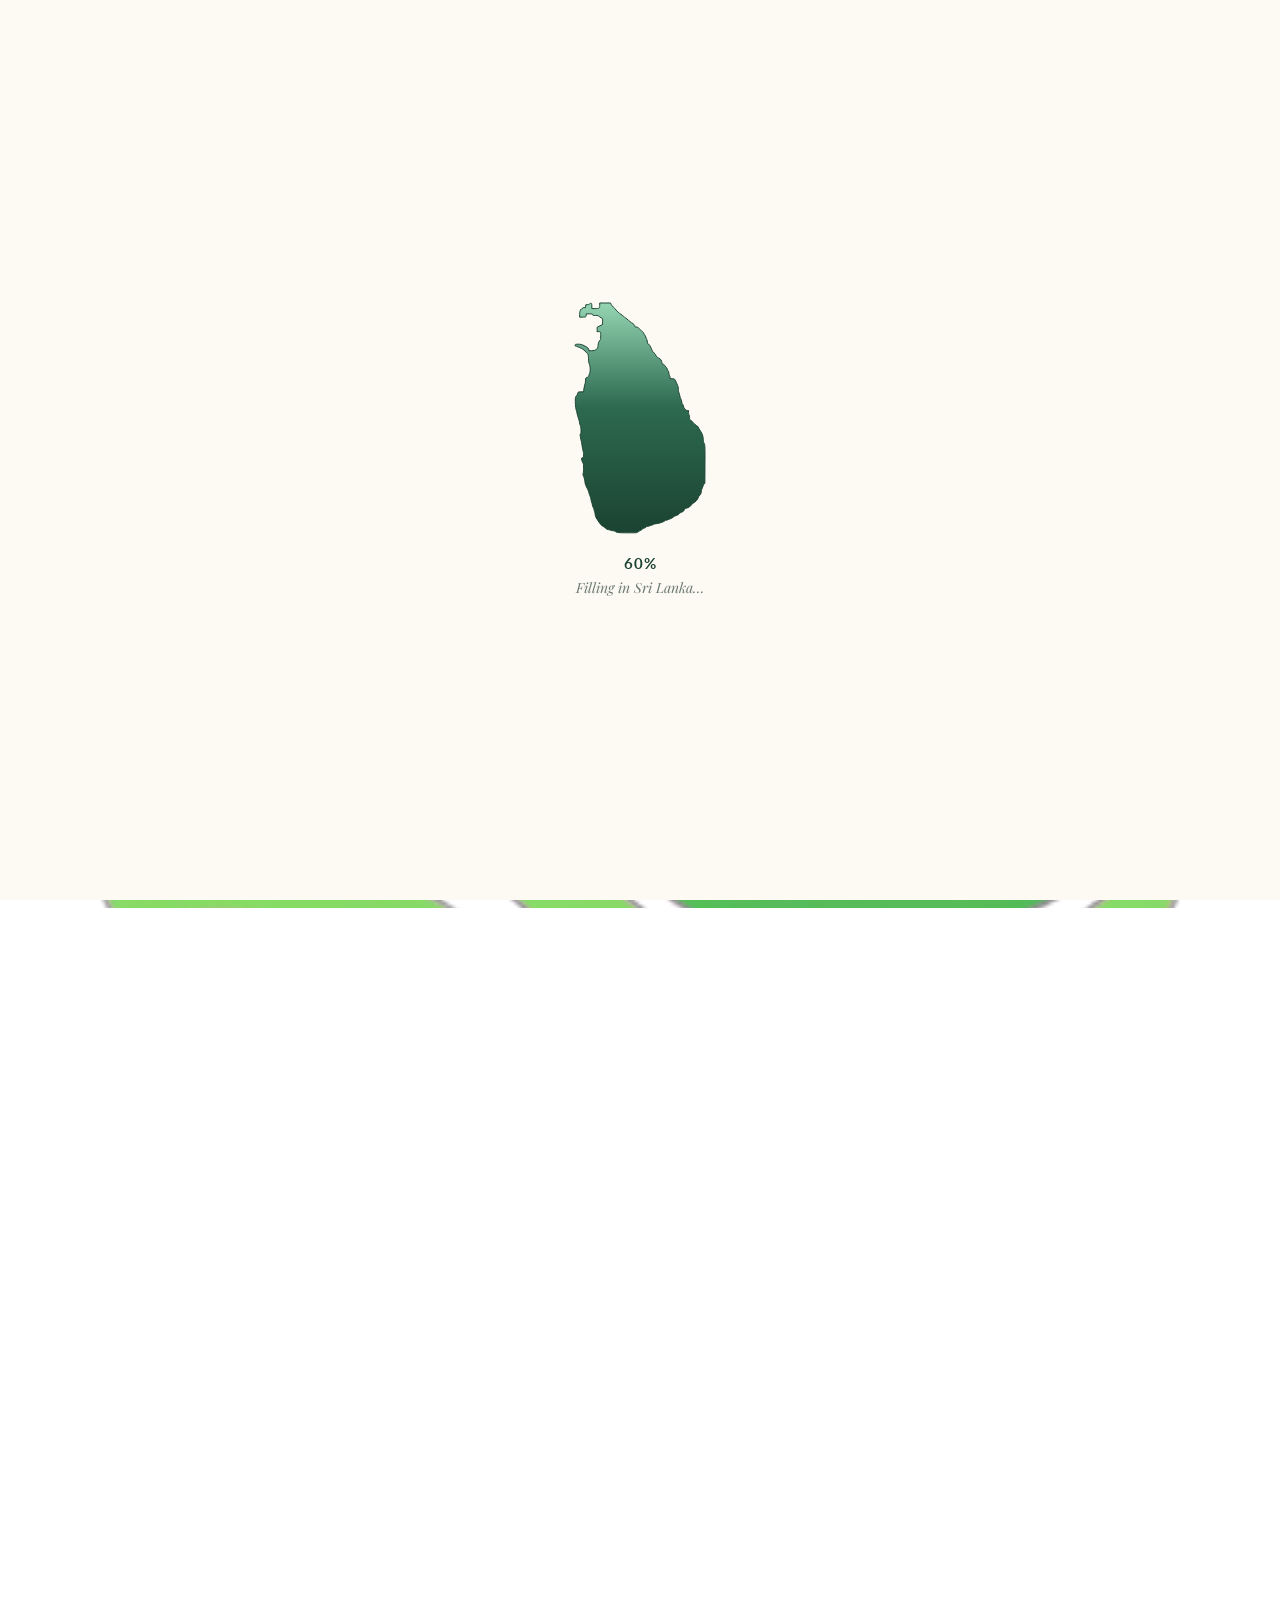
==== commit 52edd480: "Update index.html" ====
--- a/index.html
+++ b/index.html
@@ -1,4 +1,4 @@
-<!DOCTYPE html>
+<!DOCTYPE html> 
 <html lang="en">
 <head>
   <meta charset="UTF-8" />
